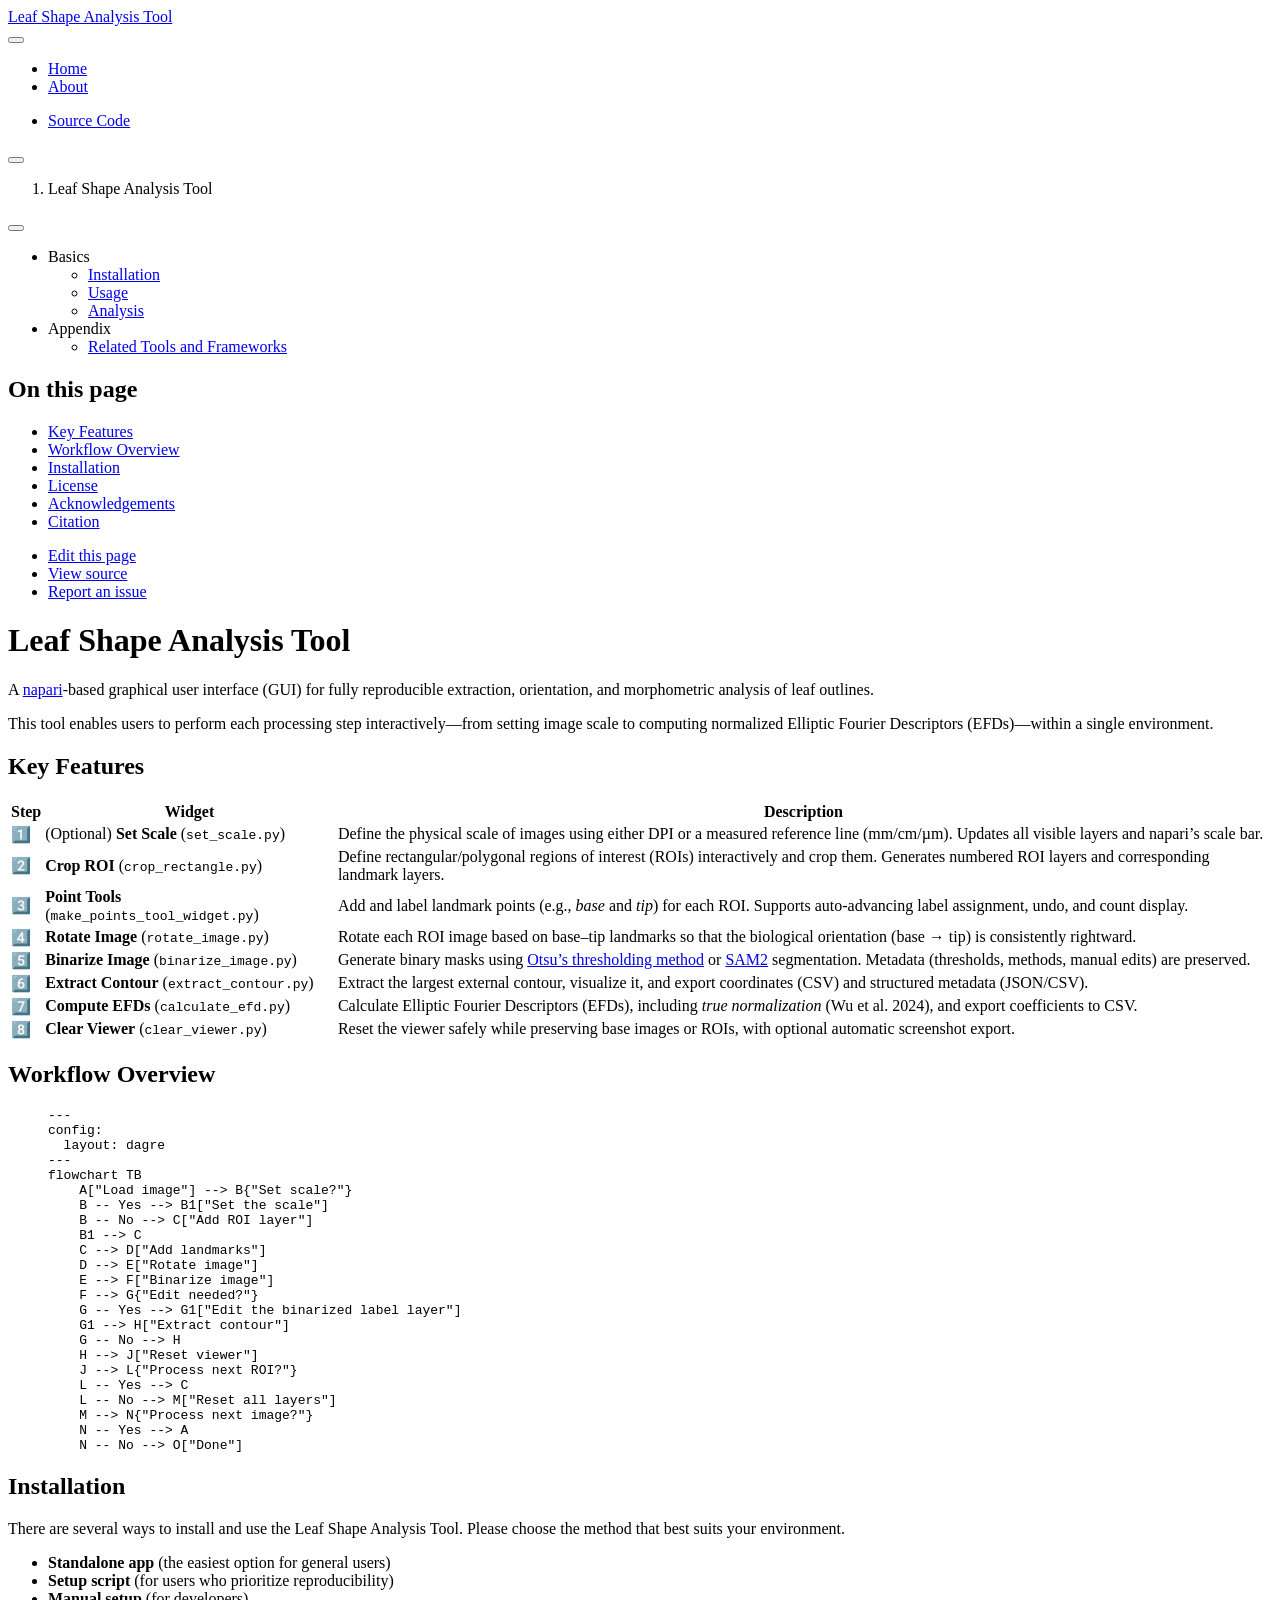
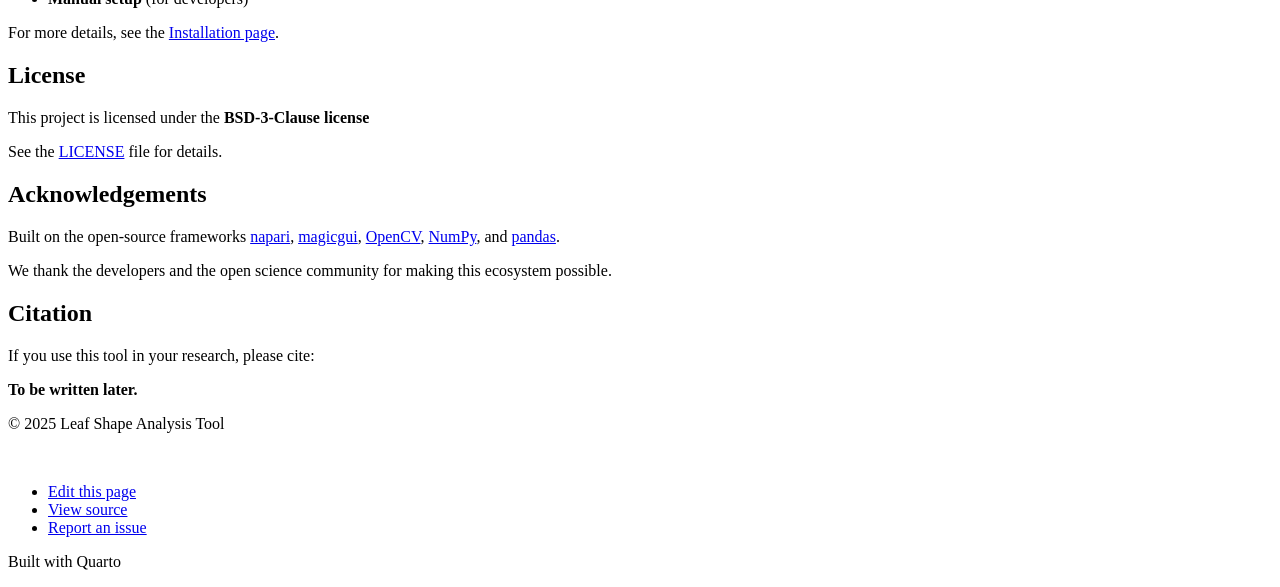
==== docs/index.html @ 8861de6a "Revise docs: add installation guide, update navigation Updated documentation to introduce a new inst" ====
<!DOCTYPE html>
<html xmlns="http://www.w3.org/1999/xhtml" lang="en" xml:lang="en"><head>

<meta charset="utf-8">
<meta name="generator" content="quarto-1.7.32">

<meta name="viewport" content="width=device-width, initial-scale=1.0, user-scalable=yes">


<title>Leaf Shape Analysis Tool</title>
<style>
code{white-space: pre-wrap;}
span.smallcaps{font-variant: small-caps;}
div.columns{display: flex; gap: min(4vw, 1.5em);}
div.column{flex: auto; overflow-x: auto;}
div.hanging-indent{margin-left: 1.5em; text-indent: -1.5em;}
ul.task-list{list-style: none;}
ul.task-list li input[type="checkbox"] {
  width: 0.8em;
  margin: 0 0.8em 0.2em -1em; /* quarto-specific, see https://github.com/quarto-dev/quarto-cli/issues/4556 */ 
  vertical-align: middle;
}
</style>


<script src="site_libs/quarto-nav/quarto-nav.js"></script>
<script src="site_libs/quarto-nav/headroom.min.js"></script>
<script src="site_libs/clipboard/clipboard.min.js"></script>
<script src="site_libs/quarto-search/autocomplete.umd.js"></script>
<script src="site_libs/quarto-search/fuse.min.js"></script>
<script src="site_libs/quarto-search/quarto-search.js"></script>
<meta name="quarto:offset" content="./">
<script src="site_libs/quarto-html/quarto.js" type="module"></script>
<script src="site_libs/quarto-html/tabsets/tabsets.js" type="module"></script>
<script src="site_libs/quarto-html/popper.min.js"></script>
<script src="site_libs/quarto-html/tippy.umd.min.js"></script>
<script src="site_libs/quarto-html/anchor.min.js"></script>
<link href="site_libs/quarto-html/tippy.css" rel="stylesheet">
<link href="site_libs/quarto-html/quarto-syntax-highlighting-37eea08aefeeee20ff55810ff984fec1.css" rel="stylesheet" id="quarto-text-highlighting-styles">
<script src="site_libs/bootstrap/bootstrap.min.js"></script>
<link href="site_libs/bootstrap/bootstrap-icons.css" rel="stylesheet">
<link href="site_libs/bootstrap/bootstrap-264a0fc3a96c72ca7334393e02078ef0.min.css" rel="stylesheet" append-hash="true" id="quarto-bootstrap" data-mode="light">
<script id="quarto-search-options" type="application/json">{
  "location": "sidebar",
  "copy-button": false,
  "collapse-after": 3,
  "panel-placement": "start",
  "type": "textbox",
  "limit": 50,
  "keyboard-shortcut": [
    "f",
    "/",
    "s"
  ],
  "language": {
    "search-no-results-text": "No results",
    "search-matching-documents-text": "matching documents",
    "search-copy-link-title": "Copy link to search",
    "search-hide-matches-text": "Hide additional matches",
    "search-more-match-text": "more match in this document",
    "search-more-matches-text": "more matches in this document",
    "search-clear-button-title": "Clear",
    "search-text-placeholder": "",
    "search-detached-cancel-button-title": "Cancel",
    "search-submit-button-title": "Submit",
    "search-label": "Search"
  }
}</script>
<script src="site_libs/quarto-diagram/mermaid.min.js"></script>
<script src="site_libs/quarto-diagram/mermaid-init.js"></script>
<link href="site_libs/quarto-diagram/mermaid.css" rel="stylesheet">


<link rel="stylesheet" href="styles.css">
</head>

<body class="nav-sidebar docked nav-fixed quarto-light">

<div id="quarto-search-results"></div>
  <header id="quarto-header" class="headroom fixed-top">
    <nav class="navbar navbar-expand-lg " data-bs-theme="dark">
      <div class="navbar-container container-fluid">
      <div class="navbar-brand-container mx-auto">
    <a class="navbar-brand" href="./index.html">
    <span class="navbar-title">Leaf Shape Analysis Tool</span>
    </a>
  </div>
          <button class="navbar-toggler" type="button" data-bs-toggle="collapse" data-bs-target="#navbarCollapse" aria-controls="navbarCollapse" role="menu" aria-expanded="false" aria-label="Toggle navigation" onclick="if (window.quartoToggleHeadroom) { window.quartoToggleHeadroom(); }">
  <span class="navbar-toggler-icon"></span>
</button>
          <div class="collapse navbar-collapse" id="navbarCollapse">
            <ul class="navbar-nav navbar-nav-scroll me-auto">
  <li class="nav-item">
    <a class="nav-link active" href="./index.html" aria-current="page"> 
<span class="menu-text">Home</span></a>
  </li>  
  <li class="nav-item">
    <a class="nav-link" href="./about.html"> 
<span class="menu-text">About</span></a>
  </li>  
</ul>
          </div> <!-- /navcollapse -->
            <div class="quarto-navbar-tools">
    <div class="dropdown">
      <a href="" title="" id="quarto-navigation-tool-dropdown-0" class="quarto-navigation-tool dropdown-toggle px-1" data-bs-toggle="dropdown" aria-expanded="false" role="link" aria-label=""><i class="bi bi-github"></i></a>
      <ul class="dropdown-menu" aria-labelledby="quarto-navigation-tool-dropdown-0">
          <li>
            <a class="dropdown-item quarto-navbar-tools-item" href="https://github.com/maple60/morphometrics-tool">
            Source Code
            </a>
          </li>
      </ul>
    </div>
</div>
      </div> <!-- /container-fluid -->
    </nav>
  <nav class="quarto-secondary-nav">
    <div class="container-fluid d-flex">
      <button type="button" class="quarto-btn-toggle btn" data-bs-toggle="collapse" role="button" data-bs-target=".quarto-sidebar-collapse-item" aria-controls="quarto-sidebar" aria-expanded="false" aria-label="Toggle sidebar navigation" onclick="if (window.quartoToggleHeadroom) { window.quartoToggleHeadroom(); }">
        <i class="bi bi-layout-text-sidebar-reverse"></i>
      </button>
        <nav class="quarto-page-breadcrumbs" aria-label="breadcrumb"><ol class="breadcrumb"><li class="breadcrumb-item">Leaf Shape Analysis Tool</li></ol></nav>
        <a class="flex-grow-1" role="navigation" data-bs-toggle="collapse" data-bs-target=".quarto-sidebar-collapse-item" aria-controls="quarto-sidebar" aria-expanded="false" aria-label="Toggle sidebar navigation" onclick="if (window.quartoToggleHeadroom) { window.quartoToggleHeadroom(); }">      
        </a>
      <button type="button" class="btn quarto-search-button" aria-label="Search" onclick="window.quartoOpenSearch();">
        <i class="bi bi-search"></i>
      </button>
    </div>
  </nav>
</header>
<!-- content -->
<div id="quarto-content" class="quarto-container page-columns page-rows-contents page-layout-article page-navbar">
<!-- sidebar -->
  <nav id="quarto-sidebar" class="sidebar collapse collapse-horizontal quarto-sidebar-collapse-item sidebar-navigation docked overflow-auto">
        <div class="mt-2 flex-shrink-0 align-items-center">
        <div class="sidebar-search">
        <div id="quarto-search" class="" title="Search"></div>
        </div>
        </div>
    <div class="sidebar-menu-container"> 
    <ul class="list-unstyled mt-1">
        <li class="sidebar-item sidebar-item-section">
      <div class="sidebar-item-container"> 
            <a class="sidebar-item-text sidebar-link text-start" data-bs-toggle="collapse" data-bs-target="#quarto-sidebar-section-1" role="navigation" aria-expanded="true">
 <span class="menu-text">Basics</span></a>
          <a class="sidebar-item-toggle text-start" data-bs-toggle="collapse" data-bs-target="#quarto-sidebar-section-1" role="navigation" aria-expanded="true" aria-label="Toggle section">
            <i class="bi bi-chevron-right ms-2"></i>
          </a> 
      </div>
      <ul id="quarto-sidebar-section-1" class="collapse list-unstyled sidebar-section depth1 show">  
          <li class="sidebar-item">
  <div class="sidebar-item-container"> 
  <a href="./installation.html" class="sidebar-item-text sidebar-link">
 <span class="menu-text">Installation</span></a>
  </div>
</li>
          <li class="sidebar-item">
  <div class="sidebar-item-container"> 
  <a href="./usage.html" class="sidebar-item-text sidebar-link">
 <span class="menu-text">Usage</span></a>
  </div>
</li>
          <li class="sidebar-item">
  <div class="sidebar-item-container"> 
  <a href="./analysis.html" class="sidebar-item-text sidebar-link">
 <span class="menu-text">Analysis</span></a>
  </div>
</li>
      </ul>
  </li>
        <li class="sidebar-item sidebar-item-section">
      <div class="sidebar-item-container"> 
            <a class="sidebar-item-text sidebar-link text-start" data-bs-toggle="collapse" data-bs-target="#quarto-sidebar-section-2" role="navigation" aria-expanded="true">
 <span class="menu-text">Appendix</span></a>
          <a class="sidebar-item-toggle text-start" data-bs-toggle="collapse" data-bs-target="#quarto-sidebar-section-2" role="navigation" aria-expanded="true" aria-label="Toggle section">
            <i class="bi bi-chevron-right ms-2"></i>
          </a> 
      </div>
      <ul id="quarto-sidebar-section-2" class="collapse list-unstyled sidebar-section depth1 show">  
          <li class="sidebar-item">
  <div class="sidebar-item-container"> 
  <a href="./related_tools.html" class="sidebar-item-text sidebar-link">
 <span class="menu-text">Related Tools and Frameworks</span></a>
  </div>
</li>
      </ul>
  </li>
    </ul>
    </div>
</nav>
<div id="quarto-sidebar-glass" class="quarto-sidebar-collapse-item" data-bs-toggle="collapse" data-bs-target=".quarto-sidebar-collapse-item"></div>
<!-- margin-sidebar -->
    <div id="quarto-margin-sidebar" class="sidebar margin-sidebar">
        <nav id="TOC" role="doc-toc" class="toc-active">
    <h2 id="toc-title">On this page</h2>
   
  <ul>
  <li><a href="#key-features" id="toc-key-features" class="nav-link active" data-scroll-target="#key-features">Key Features</a></li>
  <li><a href="#workflow-overview" id="toc-workflow-overview" class="nav-link" data-scroll-target="#workflow-overview">Workflow Overview</a></li>
  <li><a href="#installation" id="toc-installation" class="nav-link" data-scroll-target="#installation">Installation</a></li>
  <li><a href="#license" id="toc-license" class="nav-link" data-scroll-target="#license">License</a></li>
  <li><a href="#acknowledgements" id="toc-acknowledgements" class="nav-link" data-scroll-target="#acknowledgements">Acknowledgements</a></li>
  <li><a href="#citation" id="toc-citation" class="nav-link" data-scroll-target="#citation">Citation</a></li>
  </ul>
<div class="toc-actions"><ul><li><a href="https://github.com/maple60/morphometrics-tool/edit/main/website/index.qmd" class="toc-action"><i class="bi bi-github"></i>Edit this page</a></li><li><a href="https://github.com/maple60/morphometrics-tool/blob/main/website/index.qmd" class="toc-action"><i class="bi empty"></i>View source</a></li><li><a href="https://github.com/maple60/morphometrics-tool/issues/new" class="toc-action"><i class="bi empty"></i>Report an issue</a></li></ul></div></nav>
    </div>
<!-- main -->
<main class="content" id="quarto-document-content">

<header id="title-block-header" class="quarto-title-block default">
<div class="quarto-title">
<h1 class="title">Leaf Shape Analysis Tool</h1>
</div>



<div class="quarto-title-meta">

    
  
    
  </div>
  


</header>


<p>A <a href="https://napari.org/stable/">napari</a>-based graphical user interface (GUI) for fully reproducible extraction, orientation, and morphometric analysis of leaf outlines.</p>
<p>This tool enables users to perform each processing step interactively—from setting image scale to computing normalized Elliptic Fourier Descriptors (EFDs)—within a single environment.</p>
<section id="key-features" class="level2">
<h2 class="anchored" data-anchor-id="key-features">Key Features</h2>
<table class="caption-top table">
<thead>
<tr class="header">
<th>Step</th>
<th>Widget</th>
<th>Description</th>
</tr>
</thead>
<tbody>
<tr class="odd">
<td>1️⃣</td>
<td>(Optional) <strong>Set Scale</strong> (<code>set_scale.py</code>)</td>
<td>Define the physical scale of images using either DPI or a measured reference line (mm/cm/µm). Updates all visible layers and napari’s scale bar.</td>
</tr>
<tr class="even">
<td>2️⃣</td>
<td><strong>Crop ROI</strong> (<code>crop_rectangle.py</code>)</td>
<td>Define rectangular/polygonal regions of interest (ROIs) interactively and crop them. Generates numbered ROI layers and corresponding landmark layers.</td>
</tr>
<tr class="odd">
<td>3️⃣</td>
<td><strong>Point Tools</strong> (<code>make_points_tool_widget.py</code>)</td>
<td>Add and label landmark points (e.g., <em>base</em> and <em>tip</em>) for each ROI. Supports auto-advancing label assignment, undo, and count display.</td>
</tr>
<tr class="even">
<td>4️⃣</td>
<td><strong>Rotate Image</strong> (<code>rotate_image.py</code>)</td>
<td>Rotate each ROI image based on base–tip landmarks so that the biological orientation (base → tip) is consistently rightward.</td>
</tr>
<tr class="odd">
<td>5️⃣</td>
<td><strong>Binarize Image</strong> (<code>binarize_image.py</code>)</td>
<td>Generate binary masks using <a href="https://en.wikipedia.org/wiki/Otsu%27s_method">Otsu’s thresholding method</a> or <a href="https://ai.meta.com/sam2/">SAM2</a> segmentation. Metadata (thresholds, methods, manual edits) are preserved.</td>
</tr>
<tr class="even">
<td>6️⃣</td>
<td><strong>Extract Contour</strong> (<code>extract_contour.py</code>)</td>
<td>Extract the largest external contour, visualize it, and export coordinates (CSV) and structured metadata (JSON/CSV).</td>
</tr>
<tr class="odd">
<td>7️⃣</td>
<td><strong>Compute EFDs</strong> (<code>calculate_efd.py</code>)</td>
<td>Calculate Elliptic Fourier Descriptors (EFDs), including <em>true normalization</em> (Wu et al.&nbsp;2024), and export coefficients to CSV.</td>
</tr>
<tr class="even">
<td>8️⃣</td>
<td><strong>Clear Viewer</strong> (<code>clear_viewer.py</code>)</td>
<td>Reset the viewer safely while preserving base images or ROIs, with optional automatic screenshot export.</td>
</tr>
</tbody>
</table>
</section>
<section id="workflow-overview" class="level2">
<h2 class="anchored" data-anchor-id="workflow-overview">Workflow Overview</h2>
<div class="cell" data-layout-align="default">
<div class="cell-output-display">
<div>
<p></p><figure class="figure"><p></p>
<div>
<pre class="mermaid mermaid-js">---
config:
  layout: dagre
---
flowchart TB
    A["Load image"] --&gt; B{"Set scale?"}
    B -- Yes --&gt; B1["Set the scale"]
    B -- No --&gt; C["Add ROI layer"]
    B1 --&gt; C
    C --&gt; D["Add landmarks"]
    D --&gt; E["Rotate image"]
    E --&gt; F["Binarize image"]
    F --&gt; G{"Edit needed?"}
    G -- Yes --&gt; G1["Edit the binarized label layer"]
    G1 --&gt; H["Extract contour"]
    G -- No --&gt; H
    H --&gt; J["Reset viewer"]
    J --&gt; L{"Process next ROI?"}
    L -- Yes --&gt; C
    L -- No --&gt; M["Reset all layers"]
    M --&gt; N{"Process next image?"}
    N -- Yes --&gt; A
    N -- No --&gt; O["Done"]
</pre>
</div>
<p></p></figure><p></p>
</div>
</div>
</div>
</section>
<section id="installation" class="level2">
<h2 class="anchored" data-anchor-id="installation">Installation</h2>
<p>There are several ways to install and use the Leaf Shape Analysis Tool. Please choose the method that best suits your environment.</p>
<ul>
<li><strong>Standalone app</strong> (the easiest option for general users)<br>
</li>
<li><strong>Setup script</strong> (for users who prioritize reproducibility)<br>
</li>
<li><strong>Manual setup</strong> (for developers)</li>
</ul>
<p>For more details, see the <a href="./installation.html">Installation page</a>.</p>
</section>
<section id="license" class="level2">
<h2 class="anchored" data-anchor-id="license">License</h2>
<p>This project is licensed under the <strong>BSD-3-Clause license</strong></p>
<p>See the <a href="https://github.com/maple60/morphometrics-tool/blob/main/LICENSE">LICENSE</a> file for details.</p>
</section>
<section id="acknowledgements" class="level2">
<h2 class="anchored" data-anchor-id="acknowledgements">Acknowledgements</h2>
<p>Built on the open-source frameworks <a href="https://napari.org/stable/">napari</a>, <a href="https://pyapp-kit.github.io/magicgui/">magicgui</a>, <a href="https://opencv.org/">OpenCV</a>, <a href="https://numpy.org/">NumPy</a>, and <a href="https://pandas.pydata.org/">pandas</a>.</p>
<p>We thank the developers and the open science community for making this ecosystem possible.</p>
</section>
<section id="citation" class="level2">
<h2 class="anchored" data-anchor-id="citation">Citation</h2>
<p>If you use this tool in your research, please cite:</p>
<p><strong>To be written later.</strong></p>


</section>

</main> <!-- /main -->
<script id="quarto-html-after-body" type="application/javascript">
  window.document.addEventListener("DOMContentLoaded", function (event) {
    const icon = "";
    const anchorJS = new window.AnchorJS();
    anchorJS.options = {
      placement: 'right',
      icon: icon
    };
    anchorJS.add('.anchored');
    const isCodeAnnotation = (el) => {
      for (const clz of el.classList) {
        if (clz.startsWith('code-annotation-')) {                     
          return true;
        }
      }
      return false;
    }
    const onCopySuccess = function(e) {
      // button target
      const button = e.trigger;
      // don't keep focus
      button.blur();
      // flash "checked"
      button.classList.add('code-copy-button-checked');
      var currentTitle = button.getAttribute("title");
      button.setAttribute("title", "Copied!");
      let tooltip;
      if (window.bootstrap) {
        button.setAttribute("data-bs-toggle", "tooltip");
        button.setAttribute("data-bs-placement", "left");
        button.setAttribute("data-bs-title", "Copied!");
        tooltip = new bootstrap.Tooltip(button, 
          { trigger: "manual", 
            customClass: "code-copy-button-tooltip",
            offset: [0, -8]});
        tooltip.show();    
      }
      setTimeout(function() {
        if (tooltip) {
          tooltip.hide();
          button.removeAttribute("data-bs-title");
          button.removeAttribute("data-bs-toggle");
          button.removeAttribute("data-bs-placement");
        }
        button.setAttribute("title", currentTitle);
        button.classList.remove('code-copy-button-checked');
      }, 1000);
      // clear code selection
      e.clearSelection();
    }
    const getTextToCopy = function(trigger) {
        const codeEl = trigger.previousElementSibling.cloneNode(true);
        for (const childEl of codeEl.children) {
          if (isCodeAnnotation(childEl)) {
            childEl.remove();
          }
        }
        return codeEl.innerText;
    }
    const clipboard = new window.ClipboardJS('.code-copy-button:not([data-in-quarto-modal])', {
      text: getTextToCopy
    });
    clipboard.on('success', onCopySuccess);
    if (window.document.getElementById('quarto-embedded-source-code-modal')) {
      const clipboardModal = new window.ClipboardJS('.code-copy-button[data-in-quarto-modal]', {
        text: getTextToCopy,
        container: window.document.getElementById('quarto-embedded-source-code-modal')
      });
      clipboardModal.on('success', onCopySuccess);
    }
      var localhostRegex = new RegExp(/^(?:http|https):\/\/localhost\:?[0-9]*\//);
      var mailtoRegex = new RegExp(/^mailto:/);
        var filterRegex = new RegExp('/' + window.location.host + '/');
      var isInternal = (href) => {
          return filterRegex.test(href) || localhostRegex.test(href) || mailtoRegex.test(href);
      }
      // Inspect non-navigation links and adorn them if external
     var links = window.document.querySelectorAll('a[href]:not(.nav-link):not(.navbar-brand):not(.toc-action):not(.sidebar-link):not(.sidebar-item-toggle):not(.pagination-link):not(.no-external):not([aria-hidden]):not(.dropdown-item):not(.quarto-navigation-tool):not(.about-link)');
      for (var i=0; i<links.length; i++) {
        const link = links[i];
        if (!isInternal(link.href)) {
          // undo the damage that might have been done by quarto-nav.js in the case of
          // links that we want to consider external
          if (link.dataset.originalHref !== undefined) {
            link.href = link.dataset.originalHref;
          }
            // target, if specified
            link.setAttribute("target", "_blank");
            if (link.getAttribute("rel") === null) {
              link.setAttribute("rel", "noopener");
            }
            // default icon
            link.classList.add("external");
        }
      }
    function tippyHover(el, contentFn, onTriggerFn, onUntriggerFn) {
      const config = {
        allowHTML: true,
        maxWidth: 500,
        delay: 100,
        arrow: false,
        appendTo: function(el) {
            return el.parentElement;
        },
        interactive: true,
        interactiveBorder: 10,
        theme: 'quarto',
        placement: 'bottom-start',
      };
      if (contentFn) {
        config.content = contentFn;
      }
      if (onTriggerFn) {
        config.onTrigger = onTriggerFn;
      }
      if (onUntriggerFn) {
        config.onUntrigger = onUntriggerFn;
      }
      window.tippy(el, config); 
    }
    const noterefs = window.document.querySelectorAll('a[role="doc-noteref"]');
    for (var i=0; i<noterefs.length; i++) {
      const ref = noterefs[i];
      tippyHover(ref, function() {
        // use id or data attribute instead here
        let href = ref.getAttribute('data-footnote-href') || ref.getAttribute('href');
        try { href = new URL(href).hash; } catch {}
        const id = href.replace(/^#\/?/, "");
        const note = window.document.getElementById(id);
        if (note) {
          return note.innerHTML;
        } else {
          return "";
        }
      });
    }
    const xrefs = window.document.querySelectorAll('a.quarto-xref');
    const processXRef = (id, note) => {
      // Strip column container classes
      const stripColumnClz = (el) => {
        el.classList.remove("page-full", "page-columns");
        if (el.children) {
          for (const child of el.children) {
            stripColumnClz(child);
          }
        }
      }
      stripColumnClz(note)
      if (id === null || id.startsWith('sec-')) {
        // Special case sections, only their first couple elements
        const container = document.createElement("div");
        if (note.children && note.children.length > 2) {
          container.appendChild(note.children[0].cloneNode(true));
          for (let i = 1; i < note.children.length; i++) {
            const child = note.children[i];
            if (child.tagName === "P" && child.innerText === "") {
              continue;
            } else {
              container.appendChild(child.cloneNode(true));
              break;
            }
          }
          if (window.Quarto?.typesetMath) {
            window.Quarto.typesetMath(container);
          }
          return container.innerHTML
        } else {
          if (window.Quarto?.typesetMath) {
            window.Quarto.typesetMath(note);
          }
          return note.innerHTML;
        }
      } else {
        // Remove any anchor links if they are present
        const anchorLink = note.querySelector('a.anchorjs-link');
        if (anchorLink) {
          anchorLink.remove();
        }
        if (window.Quarto?.typesetMath) {
          window.Quarto.typesetMath(note);
        }
        if (note.classList.contains("callout")) {
          return note.outerHTML;
        } else {
          return note.innerHTML;
        }
      }
    }
    for (var i=0; i<xrefs.length; i++) {
      const xref = xrefs[i];
      tippyHover(xref, undefined, function(instance) {
        instance.disable();
        let url = xref.getAttribute('href');
        let hash = undefined; 
        if (url.startsWith('#')) {
          hash = url;
        } else {
          try { hash = new URL(url).hash; } catch {}
        }
        if (hash) {
          const id = hash.replace(/^#\/?/, "");
          const note = window.document.getElementById(id);
          if (note !== null) {
            try {
              const html = processXRef(id, note.cloneNode(true));
              instance.setContent(html);
            } finally {
              instance.enable();
              instance.show();
            }
          } else {
            // See if we can fetch this
            fetch(url.split('#')[0])
            .then(res => res.text())
            .then(html => {
              const parser = new DOMParser();
              const htmlDoc = parser.parseFromString(html, "text/html");
              const note = htmlDoc.getElementById(id);
              if (note !== null) {
                const html = processXRef(id, note);
                instance.setContent(html);
              } 
            }).finally(() => {
              instance.enable();
              instance.show();
            });
          }
        } else {
          // See if we can fetch a full url (with no hash to target)
          // This is a special case and we should probably do some content thinning / targeting
          fetch(url)
          .then(res => res.text())
          .then(html => {
            const parser = new DOMParser();
            const htmlDoc = parser.parseFromString(html, "text/html");
            const note = htmlDoc.querySelector('main.content');
            if (note !== null) {
              // This should only happen for chapter cross references
              // (since there is no id in the URL)
              // remove the first header
              if (note.children.length > 0 && note.children[0].tagName === "HEADER") {
                note.children[0].remove();
              }
              const html = processXRef(null, note);
              instance.setContent(html);
            } 
          }).finally(() => {
            instance.enable();
            instance.show();
          });
        }
      }, function(instance) {
      });
    }
        let selectedAnnoteEl;
        const selectorForAnnotation = ( cell, annotation) => {
          let cellAttr = 'data-code-cell="' + cell + '"';
          let lineAttr = 'data-code-annotation="' +  annotation + '"';
          const selector = 'span[' + cellAttr + '][' + lineAttr + ']';
          return selector;
        }
        const selectCodeLines = (annoteEl) => {
          const doc = window.document;
          const targetCell = annoteEl.getAttribute("data-target-cell");
          const targetAnnotation = annoteEl.getAttribute("data-target-annotation");
          const annoteSpan = window.document.querySelector(selectorForAnnotation(targetCell, targetAnnotation));
          const lines = annoteSpan.getAttribute("data-code-lines").split(",");
          const lineIds = lines.map((line) => {
            return targetCell + "-" + line;
          })
          let top = null;
          let height = null;
          let parent = null;
          if (lineIds.length > 0) {
              //compute the position of the single el (top and bottom and make a div)
              const el = window.document.getElementById(lineIds[0]);
              top = el.offsetTop;
              height = el.offsetHeight;
              parent = el.parentElement.parentElement;
            if (lineIds.length > 1) {
              const lastEl = window.document.getElementById(lineIds[lineIds.length - 1]);
              const bottom = lastEl.offsetTop + lastEl.offsetHeight;
              height = bottom - top;
            }
            if (top !== null && height !== null && parent !== null) {
              // cook up a div (if necessary) and position it 
              let div = window.document.getElementById("code-annotation-line-highlight");
              if (div === null) {
                div = window.document.createElement("div");
                div.setAttribute("id", "code-annotation-line-highlight");
                div.style.position = 'absolute';
                parent.appendChild(div);
              }
              div.style.top = top - 2 + "px";
              div.style.height = height + 4 + "px";
              div.style.left = 0;
              let gutterDiv = window.document.getElementById("code-annotation-line-highlight-gutter");
              if (gutterDiv === null) {
                gutterDiv = window.document.createElement("div");
                gutterDiv.setAttribute("id", "code-annotation-line-highlight-gutter");
                gutterDiv.style.position = 'absolute';
                const codeCell = window.document.getElementById(targetCell);
                const gutter = codeCell.querySelector('.code-annotation-gutter');
                gutter.appendChild(gutterDiv);
              }
              gutterDiv.style.top = top - 2 + "px";
              gutterDiv.style.height = height + 4 + "px";
            }
            selectedAnnoteEl = annoteEl;
          }
        };
        const unselectCodeLines = () => {
          const elementsIds = ["code-annotation-line-highlight", "code-annotation-line-highlight-gutter"];
          elementsIds.forEach((elId) => {
            const div = window.document.getElementById(elId);
            if (div) {
              div.remove();
            }
          });
          selectedAnnoteEl = undefined;
        };
          // Handle positioning of the toggle
      window.addEventListener(
        "resize",
        throttle(() => {
          elRect = undefined;
          if (selectedAnnoteEl) {
            selectCodeLines(selectedAnnoteEl);
          }
        }, 10)
      );
      function throttle(fn, ms) {
      let throttle = false;
      let timer;
        return (...args) => {
          if(!throttle) { // first call gets through
              fn.apply(this, args);
              throttle = true;
          } else { // all the others get throttled
              if(timer) clearTimeout(timer); // cancel #2
              timer = setTimeout(() => {
                fn.apply(this, args);
                timer = throttle = false;
              }, ms);
          }
        };
      }
        // Attach click handler to the DT
        const annoteDls = window.document.querySelectorAll('dt[data-target-cell]');
        for (const annoteDlNode of annoteDls) {
          annoteDlNode.addEventListener('click', (event) => {
            const clickedEl = event.target;
            if (clickedEl !== selectedAnnoteEl) {
              unselectCodeLines();
              const activeEl = window.document.querySelector('dt[data-target-cell].code-annotation-active');
              if (activeEl) {
                activeEl.classList.remove('code-annotation-active');
              }
              selectCodeLines(clickedEl);
              clickedEl.classList.add('code-annotation-active');
            } else {
              // Unselect the line
              unselectCodeLines();
              clickedEl.classList.remove('code-annotation-active');
            }
          });
        }
    const findCites = (el) => {
      const parentEl = el.parentElement;
      if (parentEl) {
        const cites = parentEl.dataset.cites;
        if (cites) {
          return {
            el,
            cites: cites.split(' ')
          };
        } else {
          return findCites(el.parentElement)
        }
      } else {
        return undefined;
      }
    };
    var bibliorefs = window.document.querySelectorAll('a[role="doc-biblioref"]');
    for (var i=0; i<bibliorefs.length; i++) {
      const ref = bibliorefs[i];
      const citeInfo = findCites(ref);
      if (citeInfo) {
        tippyHover(citeInfo.el, function() {
          var popup = window.document.createElement('div');
          citeInfo.cites.forEach(function(cite) {
            var citeDiv = window.document.createElement('div');
            citeDiv.classList.add('hanging-indent');
            citeDiv.classList.add('csl-entry');
            var biblioDiv = window.document.getElementById('ref-' + cite);
            if (biblioDiv) {
              citeDiv.innerHTML = biblioDiv.innerHTML;
            }
            popup.appendChild(citeDiv);
          });
          return popup.innerHTML;
        });
      }
    }
  });
  </script>
</div> <!-- /content -->
<footer class="footer">
  <div class="nav-footer">
    <div class="nav-footer-left">
<p>© 2025 Leaf Shape Analysis Tool</p>
</div>   
    <div class="nav-footer-center">
      &nbsp;
    <div class="toc-actions d-sm-block d-md-none"><ul><li><a href="https://github.com/maple60/morphometrics-tool/edit/main/website/index.qmd" class="toc-action"><i class="bi bi-github"></i>Edit this page</a></li><li><a href="https://github.com/maple60/morphometrics-tool/blob/main/website/index.qmd" class="toc-action"><i class="bi empty"></i>View source</a></li><li><a href="https://github.com/maple60/morphometrics-tool/issues/new" class="toc-action"><i class="bi empty"></i>Report an issue</a></li></ul></div></div>
    <div class="nav-footer-right">
<p>Built with Quarto</p>
</div>
  </div>
</footer>




</body></html>
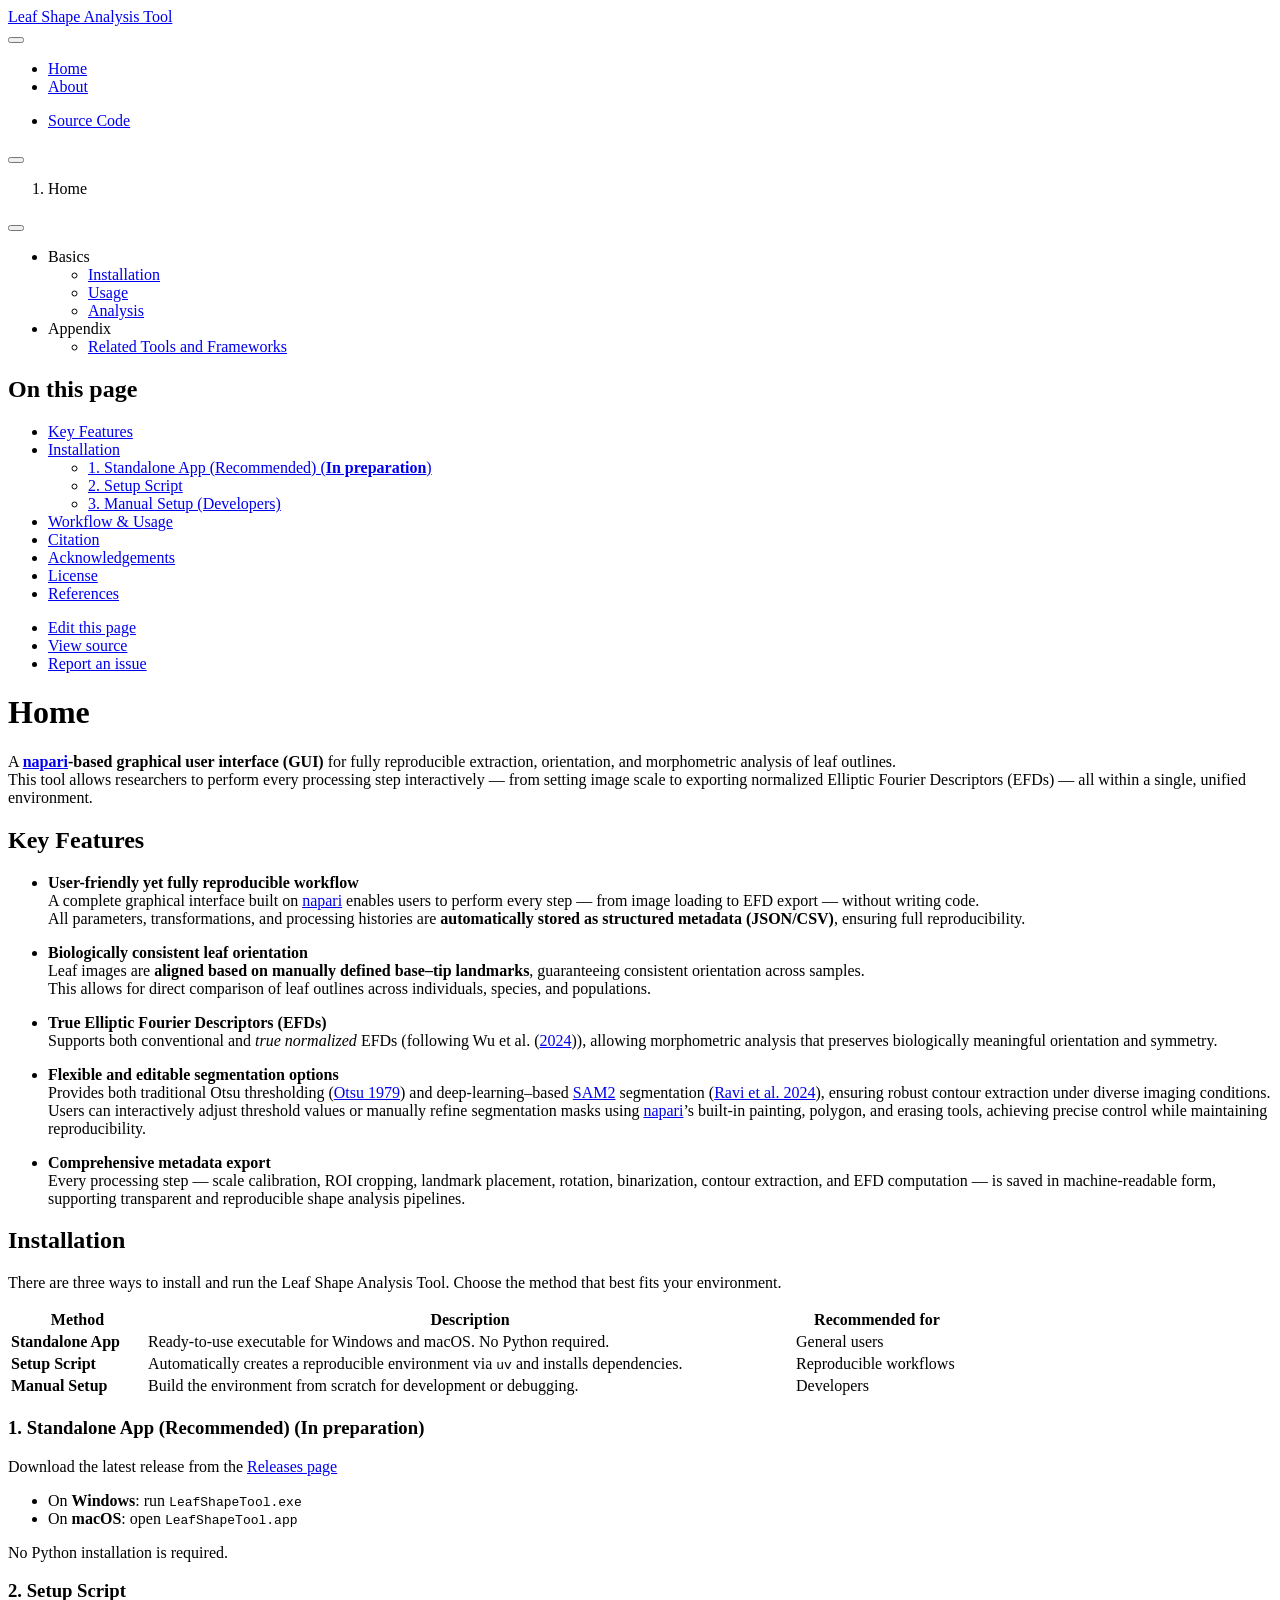
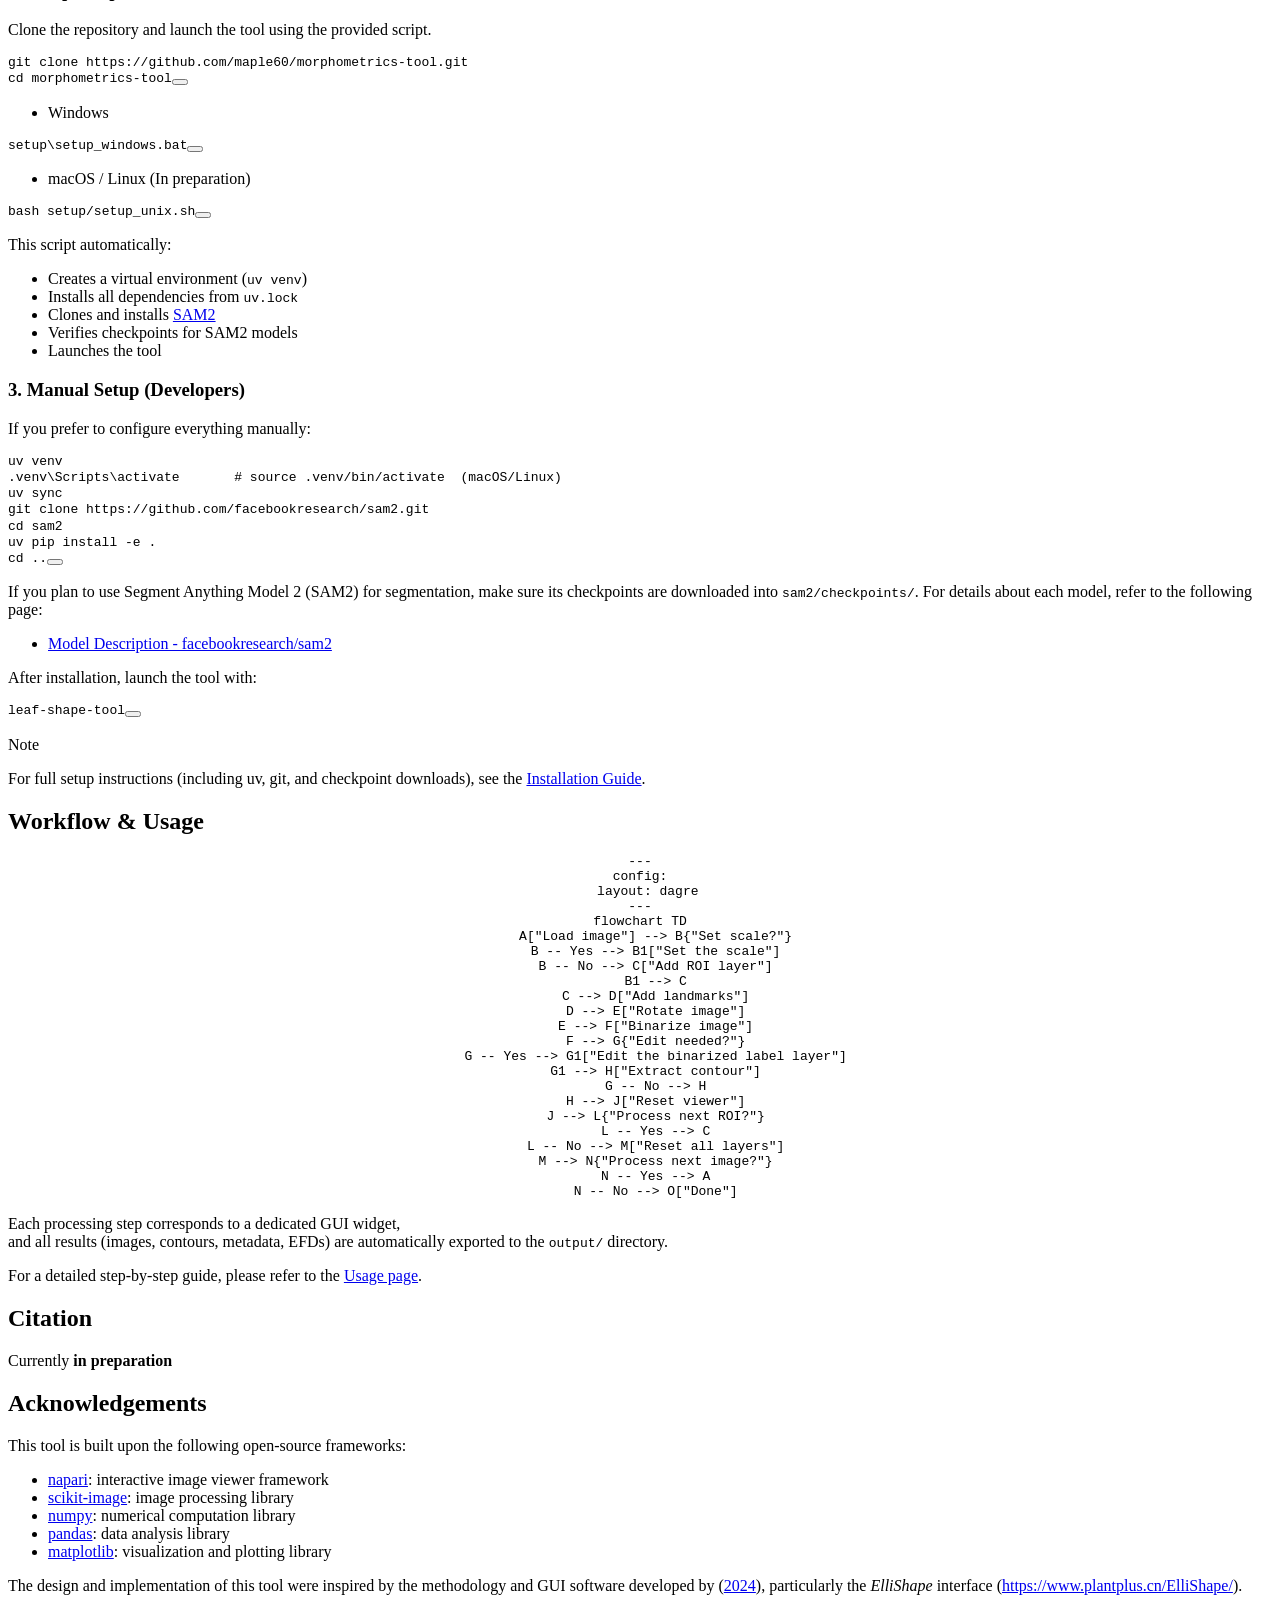
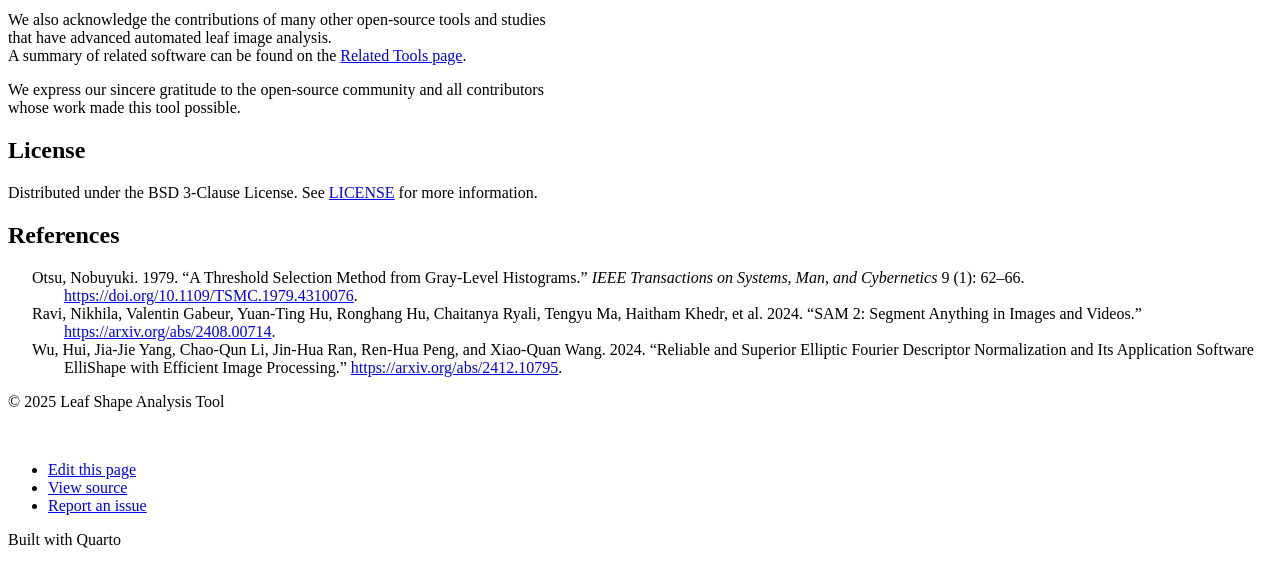
==== commit c4cf09b5: "Update docs with improved installation and usage info Enhanced the documentation homepage with clear" ====
--- a/docs/index.html
+++ b/docs/index.html
@@ -7,7 +7,7 @@
 <meta name="viewport" content="width=device-width, initial-scale=1.0, user-scalable=yes">
 
 
-<title>Leaf Shape Analysis Tool</title>
+<title>Home – Leaf Shape Analysis Tool</title>
 <style>
 code{white-space: pre-wrap;}
 span.smallcaps{font-variant: small-caps;}
@@ -20,7 +20,62 @@
   margin: 0 0.8em 0.2em -1em; /* quarto-specific, see https://github.com/quarto-dev/quarto-cli/issues/4556 */ 
   vertical-align: middle;
 }
-</style>
+/* CSS for syntax highlighting */
+html { -webkit-text-size-adjust: 100%; }
+pre > code.sourceCode { white-space: pre; position: relative; }
+pre > code.sourceCode > span { display: inline-block; line-height: 1.25; }
+pre > code.sourceCode > span:empty { height: 1.2em; }
+.sourceCode { overflow: visible; }
+code.sourceCode > span { color: inherit; text-decoration: inherit; }
+div.sourceCode { margin: 1em 0; }
+pre.sourceCode { margin: 0; }
+@media screen {
+div.sourceCode { overflow: auto; }
+}
+@media print {
+pre > code.sourceCode { white-space: pre-wrap; }
+pre > code.sourceCode > span { text-indent: -5em; padding-left: 5em; }
+}
+pre.numberSource code
+  { counter-reset: source-line 0; }
+pre.numberSource code > span
+  { position: relative; left: -4em; counter-increment: source-line; }
+pre.numberSource code > span > a:first-child::before
+  { content: counter(source-line);
+    position: relative; left: -1em; text-align: right; vertical-align: baseline;
+    border: none; display: inline-block;
+    -webkit-touch-callout: none; -webkit-user-select: none;
+    -khtml-user-select: none; -moz-user-select: none;
+    -ms-user-select: none; user-select: none;
+    padding: 0 4px; width: 4em;
+  }
+pre.numberSource { margin-left: 3em;  padding-left: 4px; }
+div.sourceCode
+  {   }
+@media screen {
+pre > code.sourceCode > span > a:first-child::before { text-decoration: underline; }
+}
+/* CSS for citations */
+div.csl-bib-body { }
+div.csl-entry {
+  clear: both;
+  margin-bottom: 0em;
+}
+.hanging-indent div.csl-entry {
+  margin-left:2em;
+  text-indent:-2em;
+}
+div.csl-left-margin {
+  min-width:2em;
+  float:left;
+}
+div.csl-right-inline {
+  margin-left:2em;
+  padding-left:1em;
+}
+div.csl-indent {
+  margin-left: 2em;
+}</style>
 
 
 <script src="site_libs/quarto-nav/quarto-nav.js"></script>
@@ -66,6 +121,7 @@
     "search-label": "Search"
   }
 }</script>
+<meta name="mermaid-theme" content="forest">
 <script src="site_libs/quarto-diagram/mermaid.min.js"></script>
 <script src="site_libs/quarto-diagram/mermaid-init.js"></script>
 <link href="site_libs/quarto-diagram/mermaid.css" rel="stylesheet">
@@ -119,7 +175,7 @@
       <button type="button" class="quarto-btn-toggle btn" data-bs-toggle="collapse" role="button" data-bs-target=".quarto-sidebar-collapse-item" aria-controls="quarto-sidebar" aria-expanded="false" aria-label="Toggle sidebar navigation" onclick="if (window.quartoToggleHeadroom) { window.quartoToggleHeadroom(); }">
         <i class="bi bi-layout-text-sidebar-reverse"></i>
       </button>
-        <nav class="quarto-page-breadcrumbs" aria-label="breadcrumb"><ol class="breadcrumb"><li class="breadcrumb-item">Leaf Shape Analysis Tool</li></ol></nav>
+        <nav class="quarto-page-breadcrumbs" aria-label="breadcrumb"><ol class="breadcrumb"><li class="breadcrumb-item">Home</li></ol></nav>
         <a class="flex-grow-1" role="navigation" data-bs-toggle="collapse" data-bs-target=".quarto-sidebar-collapse-item" aria-controls="quarto-sidebar" aria-expanded="false" aria-label="Toggle sidebar navigation" onclick="if (window.quartoToggleHeadroom) { window.quartoToggleHeadroom(); }">      
         </a>
       <button type="button" class="btn quarto-search-button" aria-label="Search" onclick="window.quartoOpenSearch();">
@@ -196,11 +252,17 @@
    
   <ul>
   <li><a href="#key-features" id="toc-key-features" class="nav-link active" data-scroll-target="#key-features">Key Features</a></li>
-  <li><a href="#workflow-overview" id="toc-workflow-overview" class="nav-link" data-scroll-target="#workflow-overview">Workflow Overview</a></li>
-  <li><a href="#installation" id="toc-installation" class="nav-link" data-scroll-target="#installation">Installation</a></li>
+  <li><a href="#installation" id="toc-installation" class="nav-link" data-scroll-target="#installation">Installation</a>
+  <ul class="collapse">
+  <li><a href="#standalone-app-recommended-in-preparation" id="toc-standalone-app-recommended-in-preparation" class="nav-link" data-scroll-target="#standalone-app-recommended-in-preparation">1. Standalone App (Recommended) (<strong>In preparation</strong>)</a></li>
+  <li><a href="#setup-script" id="toc-setup-script" class="nav-link" data-scroll-target="#setup-script">2. Setup Script</a></li>
+  <li><a href="#manual-setup-developers" id="toc-manual-setup-developers" class="nav-link" data-scroll-target="#manual-setup-developers">3. Manual Setup (Developers)</a></li>
+  </ul></li>
+  <li><a href="#workflow-usage" id="toc-workflow-usage" class="nav-link" data-scroll-target="#workflow-usage">Workflow &amp; Usage</a></li>
+  <li><a href="#citation" id="toc-citation" class="nav-link" data-scroll-target="#citation">Citation</a></li>
+  <li><a href="#acknowledgements" id="toc-acknowledgements" class="nav-link" data-scroll-target="#acknowledgements">Acknowledgements</a></li>
   <li><a href="#license" id="toc-license" class="nav-link" data-scroll-target="#license">License</a></li>
-  <li><a href="#acknowledgements" id="toc-acknowledgements" class="nav-link" data-scroll-target="#acknowledgements">Acknowledgements</a></li>
-  <li><a href="#citation" id="toc-citation" class="nav-link" data-scroll-target="#citation">Citation</a></li>
+  <li><a href="#references" id="toc-references" class="nav-link" data-scroll-target="#references">References</a></li>
   </ul>
 <div class="toc-actions"><ul><li><a href="https://github.com/maple60/morphometrics-tool/edit/main/website/index.qmd" class="toc-action"><i class="bi bi-github"></i>Edit this page</a></li><li><a href="https://github.com/maple60/morphometrics-tool/blob/main/website/index.qmd" class="toc-action"><i class="bi empty"></i>View source</a></li><li><a href="https://github.com/maple60/morphometrics-tool/issues/new" class="toc-action"><i class="bi empty"></i>Report an issue</a></li></ul></div></nav>
     </div>
@@ -209,7 +271,7 @@
 
 <header id="title-block-header" class="quarto-title-block default">
 <div class="quarto-title">
-<h1 class="title">Leaf Shape Analysis Tool</h1>
+<h1 class="title">Home</h1>
 </div>
 
 
@@ -226,64 +288,125 @@
 </header>
 
 
-<p>A <a href="https://napari.org/stable/">napari</a>-based graphical user interface (GUI) for fully reproducible extraction, orientation, and morphometric analysis of leaf outlines.</p>
-<p>This tool enables users to perform each processing step interactively—from setting image scale to computing normalized Elliptic Fourier Descriptors (EFDs)—within a single environment.</p>
+<p>A <strong><a href="https://napari.org/stable/"><strong>napari</strong></a>-based graphical user interface (GUI)</strong> for fully reproducible extraction, orientation, and morphometric analysis of leaf outlines.<br>
+This tool allows researchers to perform every processing step interactively — from setting image scale to exporting normalized Elliptic Fourier Descriptors (EFDs) — all within a single, unified environment.</p>
 <section id="key-features" class="level2">
 <h2 class="anchored" data-anchor-id="key-features">Key Features</h2>
+<ul>
+<li><p><strong>User-friendly yet fully reproducible workflow</strong><br>
+A complete graphical interface built on <a href="https://napari.org/stable/">napari</a> enables users to perform every step — from image loading to EFD export — without writing code.<br>
+All parameters, transformations, and processing histories are <strong>automatically stored as structured metadata (JSON/CSV)</strong>, ensuring full reproducibility.</p></li>
+<li><p><strong>Biologically consistent leaf orientation</strong><br>
+Leaf images are <strong>aligned based on manually defined base–tip landmarks</strong>, guaranteeing consistent orientation across samples.<br>
+This allows for direct comparison of leaf outlines across individuals, species, and populations.</p></li>
+<li><p><strong>True Elliptic Fourier Descriptors (EFDs)</strong><br>
+Supports both conventional and <em>true normalized</em> EFDs (following <span class="citation" data-cites="wu2024reliablesuperiorellipticfourier">Wu et al. (<a href="#ref-wu2024reliablesuperiorellipticfourier" role="doc-biblioref">2024</a>)</span>), allowing morphometric analysis that preserves biologically meaningful orientation and symmetry.</p></li>
+<li><p><strong>Flexible and editable segmentation options</strong><br>
+Provides both traditional Otsu thresholding <span class="citation" data-cites="otsu1979">(<a href="#ref-otsu1979" role="doc-biblioref">Otsu 1979</a>)</span> and deep-learning–based <a href="https://ai.meta.com/sam2/">SAM2</a> segmentation <span class="citation" data-cites="ravi2024sam2segmentimages">(<a href="#ref-ravi2024sam2segmentimages" role="doc-biblioref">Ravi et al. 2024</a>)</span>, ensuring robust contour extraction under diverse imaging conditions.<br>
+Users can interactively adjust threshold values or manually refine segmentation masks using <a href="https://napari.org/stable/index.html">napari</a>’s built-in painting, polygon, and erasing tools, achieving precise control while maintaining reproducibility.</p></li>
+<li><p><strong>Comprehensive metadata export</strong><br>
+Every processing step — scale calibration, ROI cropping, landmark placement, rotation, binarization, contour extraction, and EFD computation — is saved in machine-readable form, supporting transparent and reproducible shape analysis pipelines.</p></li>
+</ul>
+</section>
+<section id="installation" class="level2">
+<h2 class="anchored" data-anchor-id="installation">Installation</h2>
+<p>There are three ways to install and run the Leaf Shape Analysis Tool. Choose the method that best fits your environment.</p>
 <table class="caption-top table">
+<colgroup>
+<col style="width: 14%">
+<col style="width: 67%">
+<col style="width: 17%">
+</colgroup>
 <thead>
 <tr class="header">
-<th>Step</th>
-<th>Widget</th>
+<th>Method</th>
 <th>Description</th>
+<th>Recommended for</th>
 </tr>
 </thead>
 <tbody>
 <tr class="odd">
-<td>1️⃣</td>
-<td>(Optional) <strong>Set Scale</strong> (<code>set_scale.py</code>)</td>
-<td>Define the physical scale of images using either DPI or a measured reference line (mm/cm/µm). Updates all visible layers and napari’s scale bar.</td>
+<td><strong>Standalone App</strong></td>
+<td>Ready-to-use executable for Windows and macOS. No Python required.</td>
+<td>General users</td>
 </tr>
 <tr class="even">
-<td>2️⃣</td>
-<td><strong>Crop ROI</strong> (<code>crop_rectangle.py</code>)</td>
-<td>Define rectangular/polygonal regions of interest (ROIs) interactively and crop them. Generates numbered ROI layers and corresponding landmark layers.</td>
+<td><strong>Setup Script</strong></td>
+<td>Automatically creates a reproducible environment via <code>uv</code> and installs dependencies.</td>
+<td>Reproducible workflows</td>
 </tr>
 <tr class="odd">
-<td>3️⃣</td>
-<td><strong>Point Tools</strong> (<code>make_points_tool_widget.py</code>)</td>
-<td>Add and label landmark points (e.g., <em>base</em> and <em>tip</em>) for each ROI. Supports auto-advancing label assignment, undo, and count display.</td>
-</tr>
-<tr class="even">
-<td>4️⃣</td>
-<td><strong>Rotate Image</strong> (<code>rotate_image.py</code>)</td>
-<td>Rotate each ROI image based on base–tip landmarks so that the biological orientation (base → tip) is consistently rightward.</td>
-</tr>
-<tr class="odd">
-<td>5️⃣</td>
-<td><strong>Binarize Image</strong> (<code>binarize_image.py</code>)</td>
-<td>Generate binary masks using <a href="https://en.wikipedia.org/wiki/Otsu%27s_method">Otsu’s thresholding method</a> or <a href="https://ai.meta.com/sam2/">SAM2</a> segmentation. Metadata (thresholds, methods, manual edits) are preserved.</td>
-</tr>
-<tr class="even">
-<td>6️⃣</td>
-<td><strong>Extract Contour</strong> (<code>extract_contour.py</code>)</td>
-<td>Extract the largest external contour, visualize it, and export coordinates (CSV) and structured metadata (JSON/CSV).</td>
-</tr>
-<tr class="odd">
-<td>7️⃣</td>
-<td><strong>Compute EFDs</strong> (<code>calculate_efd.py</code>)</td>
-<td>Calculate Elliptic Fourier Descriptors (EFDs), including <em>true normalization</em> (Wu et al.&nbsp;2024), and export coefficients to CSV.</td>
-</tr>
-<tr class="even">
-<td>8️⃣</td>
-<td><strong>Clear Viewer</strong> (<code>clear_viewer.py</code>)</td>
-<td>Reset the viewer safely while preserving base images or ROIs, with optional automatic screenshot export.</td>
+<td><strong>Manual Setup</strong></td>
+<td>Build the environment from scratch for development or debugging.</td>
+<td>Developers</td>
 </tr>
 </tbody>
 </table>
+<section id="standalone-app-recommended-in-preparation" class="level3">
+<h3 class="anchored" data-anchor-id="standalone-app-recommended-in-preparation">1. Standalone App (Recommended) (<strong>In preparation</strong>)</h3>
+<p>Download the latest release from the <a href="https://github.com/maple60/morphometrics-tool/releases/new">Releases page</a></p>
+<ul>
+<li>On <strong>Windows</strong>: run <code>LeafShapeTool.exe</code></li>
+<li>On <strong>macOS</strong>: open <code>LeafShapeTool.app</code></li>
+</ul>
+<p>No Python installation is required.</p>
 </section>
-<section id="workflow-overview" class="level2">
-<h2 class="anchored" data-anchor-id="workflow-overview">Workflow Overview</h2>
+<section id="setup-script" class="level3">
+<h3 class="anchored" data-anchor-id="setup-script">2. Setup Script</h3>
+<p>Clone the repository and launch the tool using the provided script.</p>
+<div class="sourceCode" id="cb1"><pre class="sourceCode bash code-with-copy"><code class="sourceCode bash"><span id="cb1-1"><a href="#cb1-1" aria-hidden="true" tabindex="-1"></a><span class="fu">git</span> clone https://github.com/maple60/morphometrics-tool.git</span>
+<span id="cb1-2"><a href="#cb1-2" aria-hidden="true" tabindex="-1"></a><span class="bu">cd</span> morphometrics-tool</span></code><button title="Copy to Clipboard" class="code-copy-button"><i class="bi"></i></button></pre></div>
+<ul>
+<li>Windows</li>
+</ul>
+<div class="sourceCode" id="cb2"><pre class="sourceCode bash code-with-copy"><code class="sourceCode bash"><span id="cb2-1"><a href="#cb2-1" aria-hidden="true" tabindex="-1"></a><span class="ex">setup\setup_windows.bat</span></span></code><button title="Copy to Clipboard" class="code-copy-button"><i class="bi"></i></button></pre></div>
+<ul>
+<li>macOS / Linux (In preparation)</li>
+</ul>
+<div class="sourceCode" id="cb3"><pre class="sourceCode bash code-with-copy"><code class="sourceCode bash"><span id="cb3-1"><a href="#cb3-1" aria-hidden="true" tabindex="-1"></a><span class="fu">bash</span> setup/setup_unix.sh</span></code><button title="Copy to Clipboard" class="code-copy-button"><i class="bi"></i></button></pre></div>
+<p>This script automatically:</p>
+<ul>
+<li>Creates a virtual environment (<code>uv venv</code>)</li>
+<li>Installs all dependencies from <code>uv.lock</code></li>
+<li>Clones and installs <a href="https://github.com/facebookresearch/sam2">SAM2</a></li>
+<li>Verifies checkpoints for SAM2 models</li>
+<li>Launches the tool</li>
+</ul>
+</section>
+<section id="manual-setup-developers" class="level3">
+<h3 class="anchored" data-anchor-id="manual-setup-developers">3. Manual Setup (Developers)</h3>
+<p>If you prefer to configure everything manually:</p>
+<div class="sourceCode" id="cb4"><pre class="sourceCode bash code-with-copy"><code class="sourceCode bash"><span id="cb4-1"><a href="#cb4-1" aria-hidden="true" tabindex="-1"></a><span class="ex">uv</span> venv</span>
+<span id="cb4-2"><a href="#cb4-2" aria-hidden="true" tabindex="-1"></a><span class="ex">.venv\Scripts\activate</span>       <span class="co"># source .venv/bin/activate  (macOS/Linux)</span></span>
+<span id="cb4-3"><a href="#cb4-3" aria-hidden="true" tabindex="-1"></a><span class="ex">uv</span> sync</span>
+<span id="cb4-4"><a href="#cb4-4" aria-hidden="true" tabindex="-1"></a><span class="fu">git</span> clone https://github.com/facebookresearch/sam2.git</span>
+<span id="cb4-5"><a href="#cb4-5" aria-hidden="true" tabindex="-1"></a><span class="bu">cd</span> sam2</span>
+<span id="cb4-6"><a href="#cb4-6" aria-hidden="true" tabindex="-1"></a><span class="ex">uv</span> pip install <span class="at">-e</span> .</span>
+<span id="cb4-7"><a href="#cb4-7" aria-hidden="true" tabindex="-1"></a><span class="bu">cd</span> ..</span></code><button title="Copy to Clipboard" class="code-copy-button"><i class="bi"></i></button></pre></div>
+<p>If you plan to use Segment Anything Model 2 (SAM2) for segmentation, make sure its checkpoints are downloaded into <code>sam2/checkpoints/</code>. For details about each model, refer to the following page:</p>
+<ul>
+<li><a href="https://github.com/facebookresearch/sam2#:~:text=(state)%3A%0A%20%20%20%20%20%20%20%20...-,Model%20Description,-SAM%202.1%20checkpoints">Model Description - facebookresearch/sam2</a></li>
+</ul>
+<p>After installation, launch the tool with:</p>
+<div class="sourceCode" id="cb5"><pre class="sourceCode bash code-with-copy"><code class="sourceCode bash"><span id="cb5-1"><a href="#cb5-1" aria-hidden="true" tabindex="-1"></a><span class="ex">leaf-shape-tool</span></span></code><button title="Copy to Clipboard" class="code-copy-button"><i class="bi"></i></button></pre></div>
+<div class="callout callout-style-default callout-note callout-titled">
+<div class="callout-header d-flex align-content-center">
+<div class="callout-icon-container">
+<i class="callout-icon"></i>
+</div>
+<div class="callout-title-container flex-fill">
+Note
+</div>
+</div>
+<div class="callout-body-container callout-body">
+<p>For full setup instructions (including uv, git, and checkpoint downloads), see the <a href="https://maple60.github.io/morphometrics-tool/installation.html">Installation Guide</a>.</p>
+</div>
+</div>
+</section>
+</section>
+<section id="workflow-usage" class="level2">
+<h2 class="anchored" data-anchor-id="workflow-usage">Workflow &amp; Usage</h2>
+<div style="text-align: center;">
 <div class="cell" data-layout-align="default">
 <div class="cell-output-display">
 <div>
@@ -293,7 +416,7 @@
 config:
   layout: dagre
 ---
-flowchart TB
+flowchart TD
     A["Load image"] --&gt; B{"Set scale?"}
     B -- Yes --&gt; B1["Set the scale"]
     B -- No --&gt; C["Add ROI layer"]
@@ -318,33 +441,53 @@
 </div>
 </div>
 </div>
+</div>
+<p>Each processing step corresponds to a dedicated GUI widget,<br>
+and all results (images, contours, metadata, EFDs) are automatically exported to the <code>output/</code> directory.</p>
+<p>For a detailed step-by-step guide, please refer to the <a href="https://maple60.github.io/morphometrics-tool/usage.html">Usage page</a>.</p>
 </section>
-<section id="installation" class="level2">
-<h2 class="anchored" data-anchor-id="installation">Installation</h2>
-<p>There are several ways to install and use the Leaf Shape Analysis Tool. Please choose the method that best suits your environment.</p>
+<section id="citation" class="level2">
+<h2 class="anchored" data-anchor-id="citation">Citation</h2>
+<p>Currently <strong>in preparation</strong></p>
+</section>
+<section id="acknowledgements" class="level2">
+<h2 class="anchored" data-anchor-id="acknowledgements">Acknowledgements</h2>
+<p>This tool is built upon the following open-source frameworks:</p>
 <ul>
-<li><strong>Standalone app</strong> (the easiest option for general users)<br>
+<li><a href="https://napari.org/stable/">napari</a>: interactive image viewer framework<br>
 </li>
-<li><strong>Setup script</strong> (for users who prioritize reproducibility)<br>
+<li><a href="https://scikit-image.org/">scikit-image</a>: image processing library<br>
 </li>
-<li><strong>Manual setup</strong> (for developers)</li>
+<li><a href="https://numpy.org/">numpy</a>: numerical computation library<br>
+</li>
+<li><a href="https://pandas.pydata.org/">pandas</a>: data analysis library<br>
+</li>
+<li><a href="https://matplotlib.org/">matplotlib</a>: visualization and plotting library</li>
 </ul>
-<p>For more details, see the <a href="./installation.html">Installation page</a>.</p>
+<p>The design and implementation of this tool were inspired by the methodology and GUI software developed by <span class="citation" data-cites="wu2024reliablesuperiorellipticfourier">(<a href="#ref-wu2024reliablesuperiorellipticfourier" role="doc-biblioref">2024</a>)</span>, particularly the <em>ElliShape</em> interface (<a href="https://www.plantplus.cn/ElliShape/">https://www.plantplus.cn/ElliShape/</a>).</p>
+<p>We also acknowledge the contributions of many other open-source tools and studies<br>
+that have advanced automated leaf image analysis.<br>
+A summary of related software can be found on the <a href="https://maple60.github.io/morphometrics-tool/related_tools.html">Related Tools page</a>.</p>
+<p>We express our sincere gratitude to the open-source community and all contributors<br>
+whose work made this tool possible.</p>
 </section>
 <section id="license" class="level2">
 <h2 class="anchored" data-anchor-id="license">License</h2>
-<p>This project is licensed under the <strong>BSD-3-Clause license</strong></p>
-<p>See the <a href="https://github.com/maple60/morphometrics-tool/blob/main/LICENSE">LICENSE</a> file for details.</p>
+<p>Distributed under the BSD 3-Clause License. See <a href="https://github.com/maple60/morphometrics-tool/blob/main/LICENSE">LICENSE</a> for more information.</p>
 </section>
-<section id="acknowledgements" class="level2">
-<h2 class="anchored" data-anchor-id="acknowledgements">Acknowledgements</h2>
-<p>Built on the open-source frameworks <a href="https://napari.org/stable/">napari</a>, <a href="https://pyapp-kit.github.io/magicgui/">magicgui</a>, <a href="https://opencv.org/">OpenCV</a>, <a href="https://numpy.org/">NumPy</a>, and <a href="https://pandas.pydata.org/">pandas</a>.</p>
-<p>We thank the developers and the open science community for making this ecosystem possible.</p>
-</section>
-<section id="citation" class="level2">
-<h2 class="anchored" data-anchor-id="citation">Citation</h2>
-<p>If you use this tool in your research, please cite:</p>
-<p><strong>To be written later.</strong></p>
+<section id="references" class="level2">
+<h2 class="anchored" data-anchor-id="references">References</h2>
+<div id="refs" class="references csl-bib-body hanging-indent" data-entry-spacing="0" role="list">
+<div id="ref-otsu1979" class="csl-entry" role="listitem">
+Otsu, Nobuyuki. 1979. <span>“A Threshold Selection Method from Gray-Level Histograms.”</span> <em>IEEE Transactions on Systems, Man, and Cybernetics</em> 9 (1): 62–66. <a href="https://doi.org/10.1109/TSMC.1979.4310076">https://doi.org/10.1109/TSMC.1979.4310076</a>.
+</div>
+<div id="ref-ravi2024sam2segmentimages" class="csl-entry" role="listitem">
+Ravi, Nikhila, Valentin Gabeur, Yuan-Ting Hu, Ronghang Hu, Chaitanya Ryali, Tengyu Ma, Haitham Khedr, et al. 2024. <span>“SAM 2: Segment Anything in Images and Videos.”</span> <a href="https://arxiv.org/abs/2408.00714">https://arxiv.org/abs/2408.00714</a>.
+</div>
+<div id="ref-wu2024reliablesuperiorellipticfourier" class="csl-entry" role="listitem">
+Wu, Hui, Jia-Jie Yang, Chao-Qun Li, Jin-Hua Ran, Ren-Hua Peng, and Xiao-Quan Wang. 2024. <span>“Reliable and Superior Elliptic Fourier Descriptor Normalization and Its Application Software ElliShape with Efficient Image Processing.”</span> <a href="https://arxiv.org/abs/2412.10795">https://arxiv.org/abs/2412.10795</a>.
+</div>
+</div>
 
 
 </section>
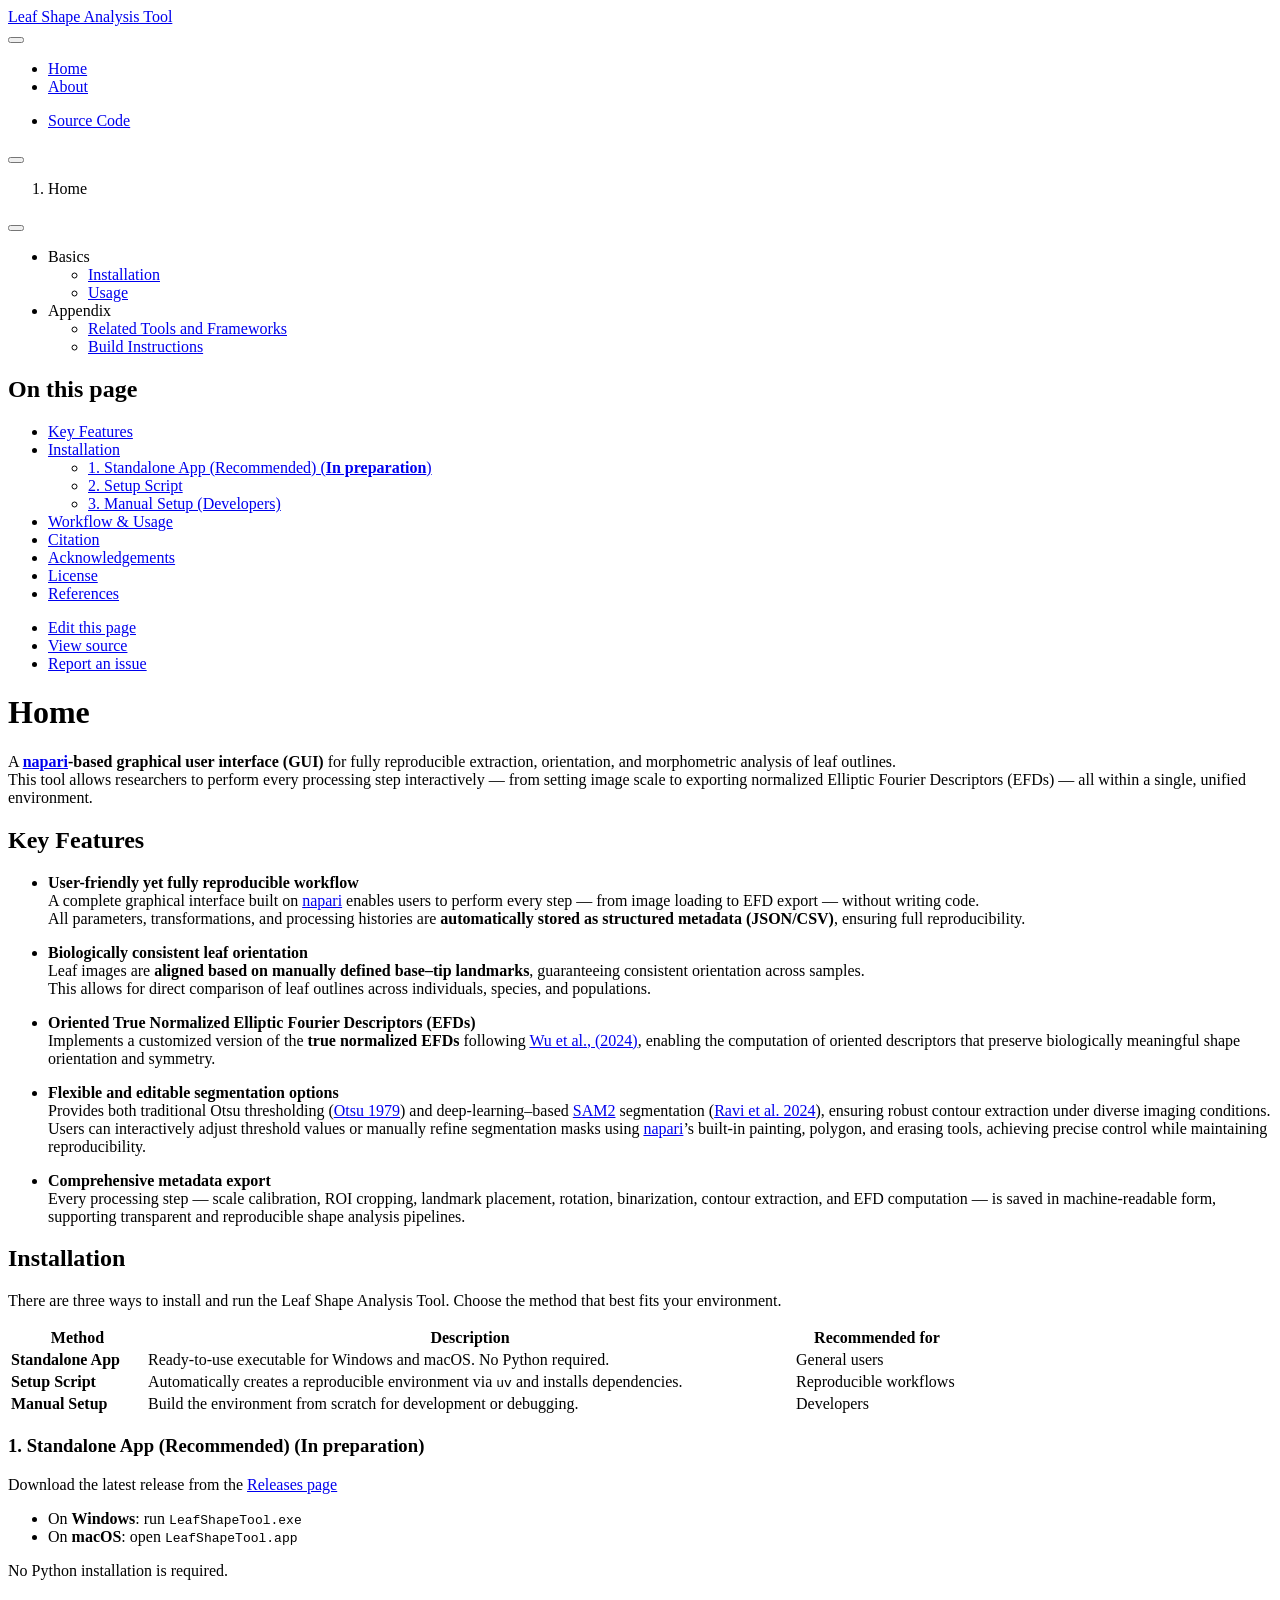
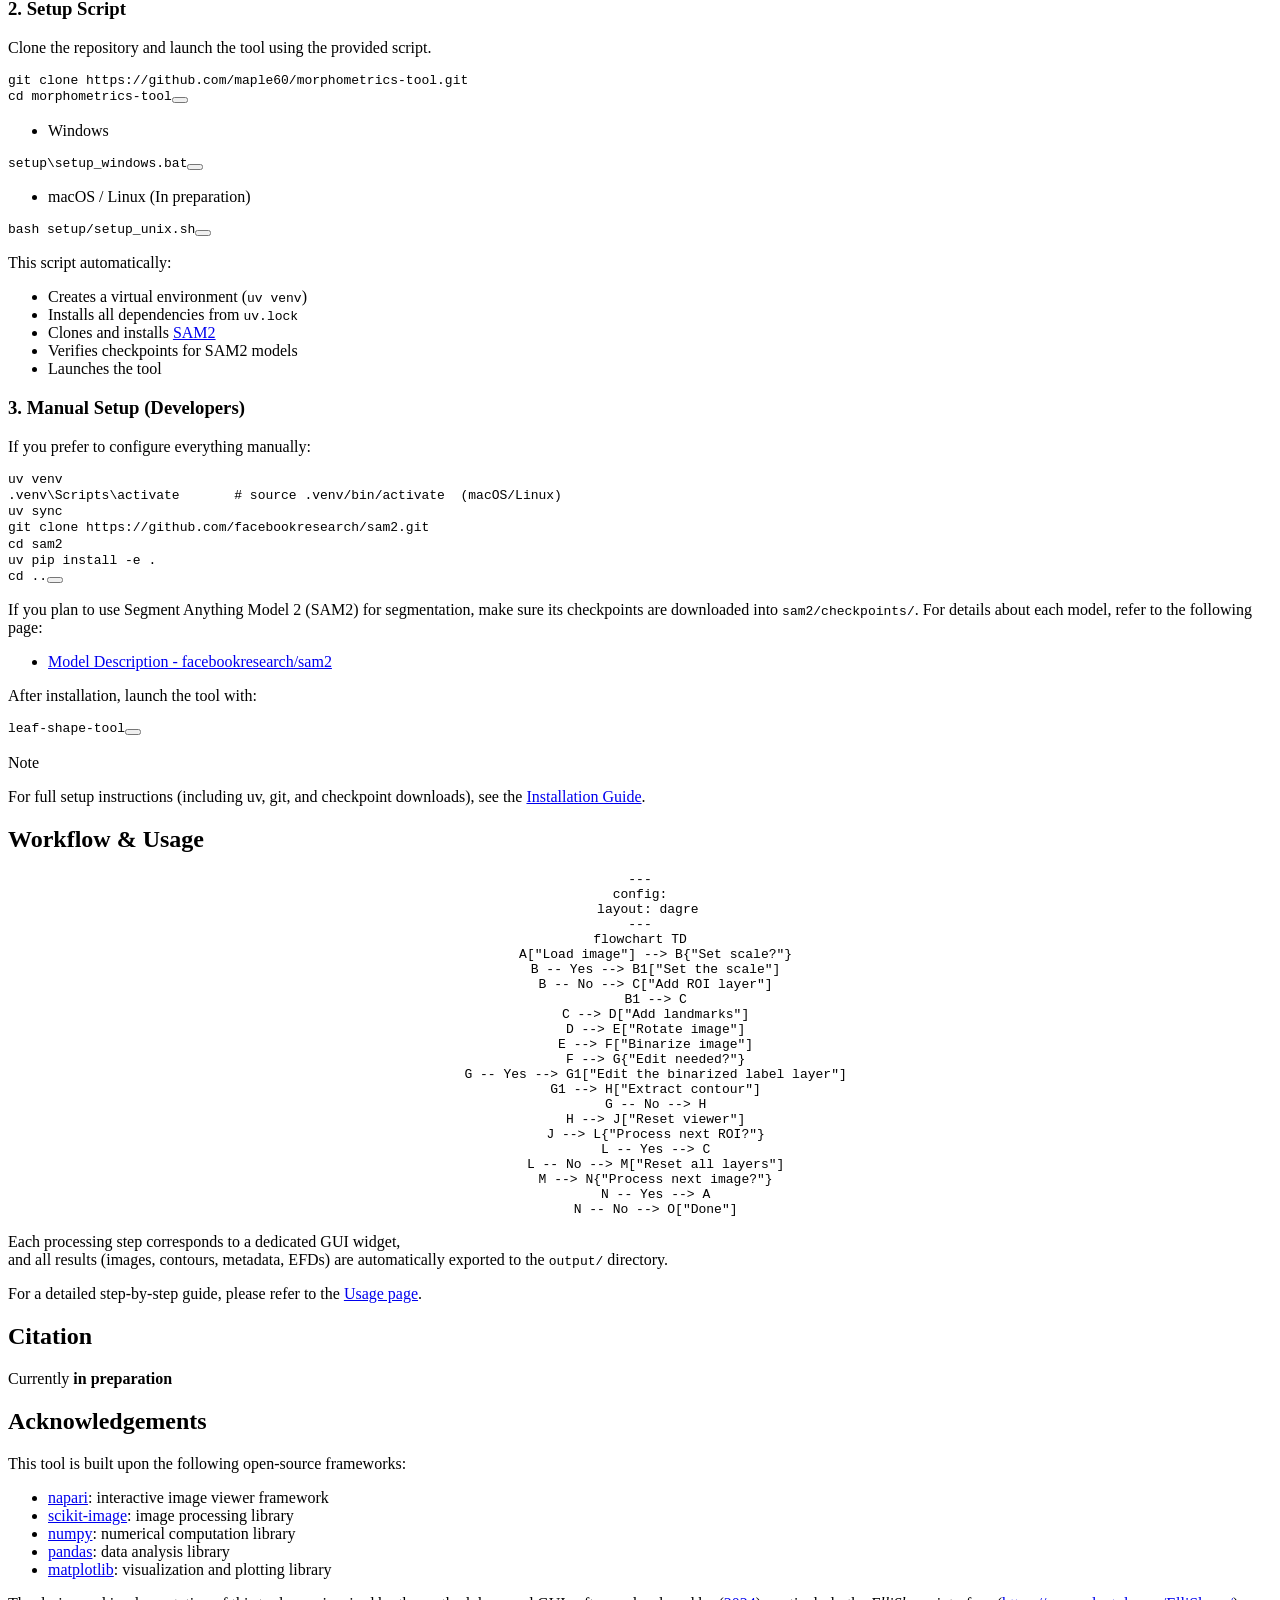
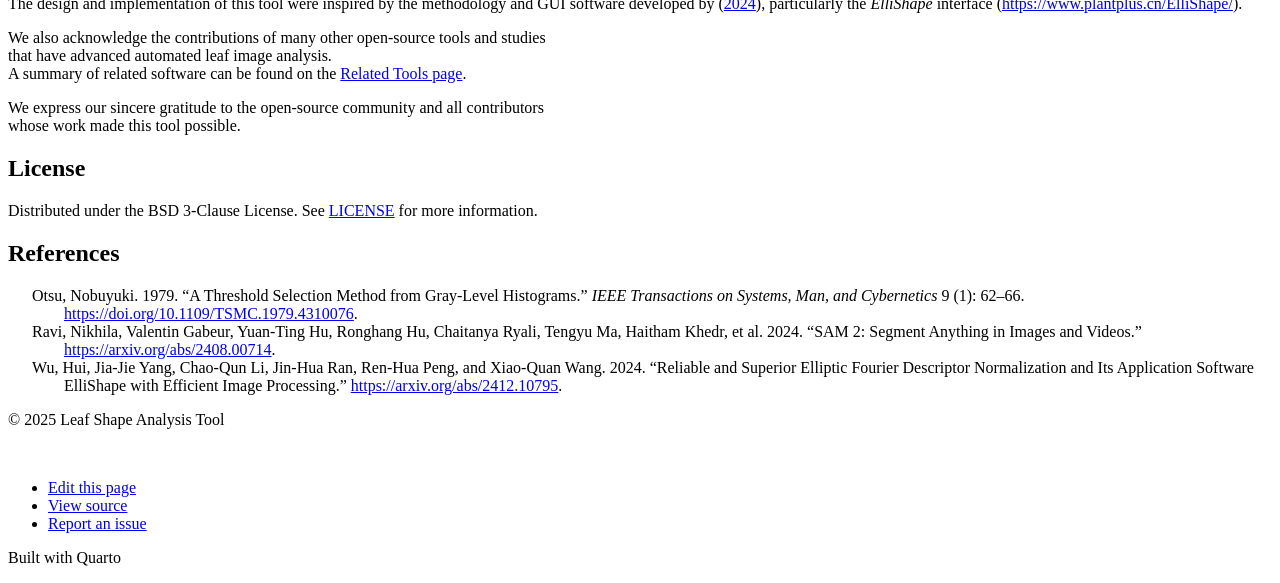
==== commit 279d6276: "quarto render" ====
--- a/docs/index.html
+++ b/docs/index.html
@@ -216,12 +216,6 @@
  <span class="menu-text">Usage</span></a>
   </div>
 </li>
-          <li class="sidebar-item">
-  <div class="sidebar-item-container"> 
-  <a href="./analysis.html" class="sidebar-item-text sidebar-link">
- <span class="menu-text">Analysis</span></a>
-  </div>
-</li>
       </ul>
   </li>
         <li class="sidebar-item sidebar-item-section">
@@ -237,6 +231,12 @@
   <div class="sidebar-item-container"> 
   <a href="./related_tools.html" class="sidebar-item-text sidebar-link">
  <span class="menu-text">Related Tools and Frameworks</span></a>
+  </div>
+</li>
+          <li class="sidebar-item">
+  <div class="sidebar-item-container"> 
+  <a href="./build.html" class="sidebar-item-text sidebar-link">
+ <span class="menu-text">Build Instructions</span></a>
   </div>
 </li>
       </ul>
@@ -299,8 +299,8 @@
 <li><p><strong>Biologically consistent leaf orientation</strong><br>
 Leaf images are <strong>aligned based on manually defined base–tip landmarks</strong>, guaranteeing consistent orientation across samples.<br>
 This allows for direct comparison of leaf outlines across individuals, species, and populations.</p></li>
-<li><p><strong>True Elliptic Fourier Descriptors (EFDs)</strong><br>
-Supports both conventional and <em>true normalized</em> EFDs (following <span class="citation" data-cites="wu2024reliablesuperiorellipticfourier">Wu et al. (<a href="#ref-wu2024reliablesuperiorellipticfourier" role="doc-biblioref">2024</a>)</span>), allowing morphometric analysis that preserves biologically meaningful orientation and symmetry.</p></li>
+<li><p><strong>Oriented True Normalized Elliptic Fourier Descriptors (EFDs)</strong><br>
+Implements a customized version of the <strong>true normalized EFDs</strong> following <a href="https://doi.org/10.48550/arXiv.2412.10795">Wu et al., (2024)</a>, enabling the computation of oriented descriptors that preserve biologically meaningful shape orientation and symmetry.</p></li>
 <li><p><strong>Flexible and editable segmentation options</strong><br>
 Provides both traditional Otsu thresholding <span class="citation" data-cites="otsu1979">(<a href="#ref-otsu1979" role="doc-biblioref">Otsu 1979</a>)</span> and deep-learning–based <a href="https://ai.meta.com/sam2/">SAM2</a> segmentation <span class="citation" data-cites="ravi2024sam2segmentimages">(<a href="#ref-ravi2024sam2segmentimages" role="doc-biblioref">Ravi et al. 2024</a>)</span>, ensuring robust contour extraction under diverse imaging conditions.<br>
 Users can interactively adjust threshold values or manually refine segmentation masks using <a href="https://napari.org/stable/index.html">napari</a>’s built-in painting, polygon, and erasing tools, achieving precise control while maintaining reproducibility.</p></li>
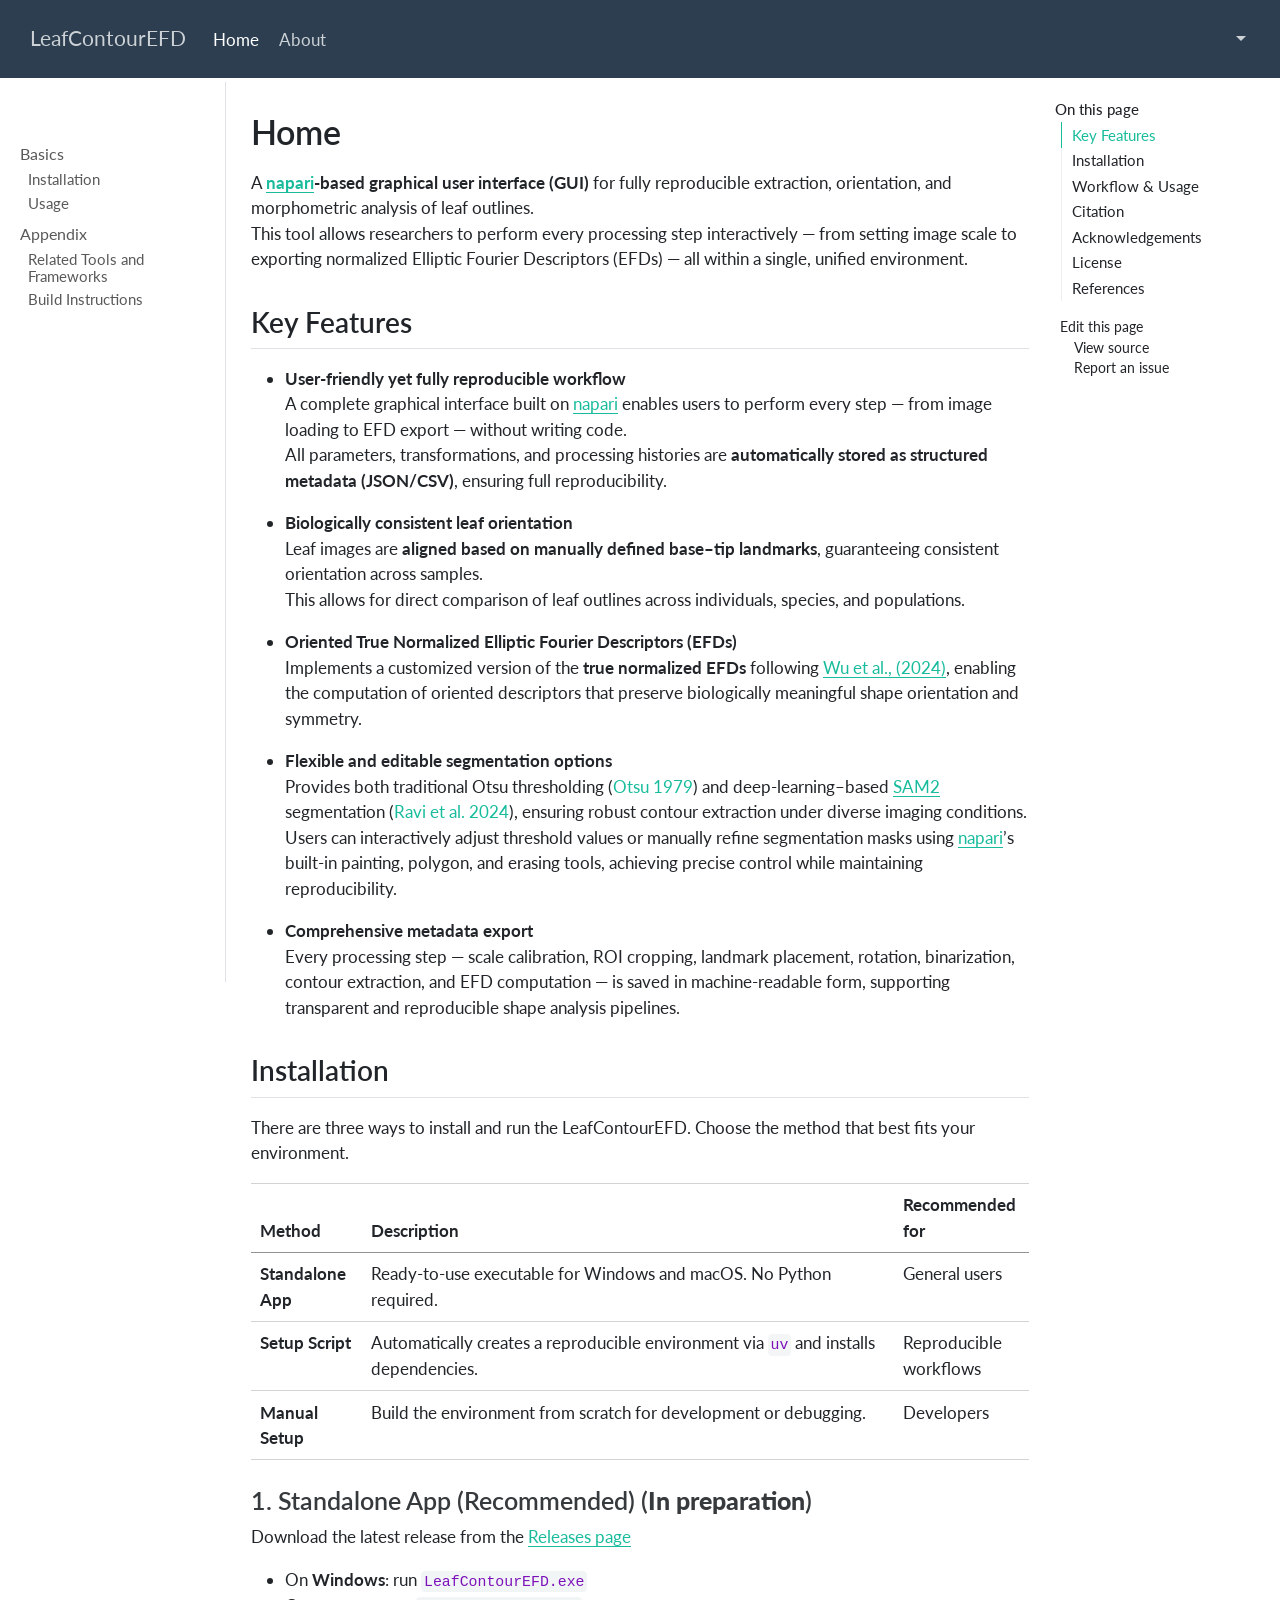
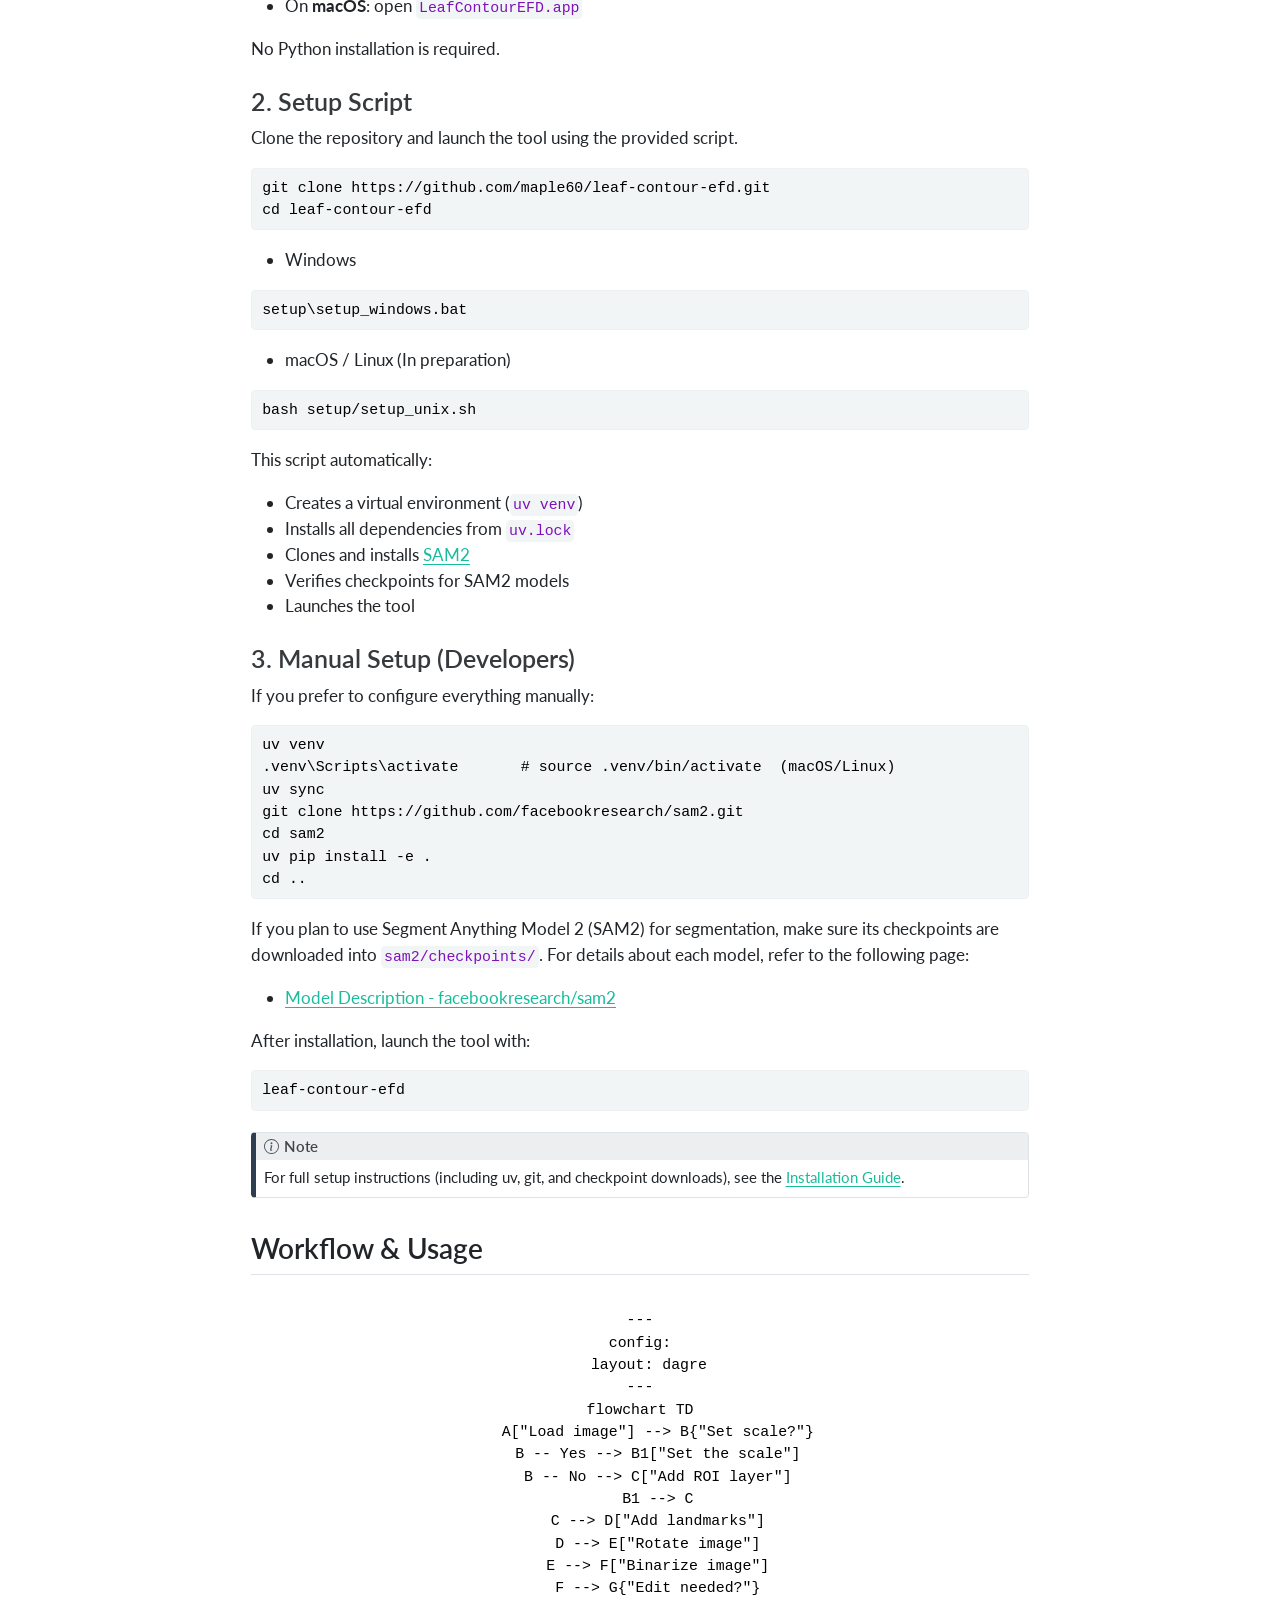
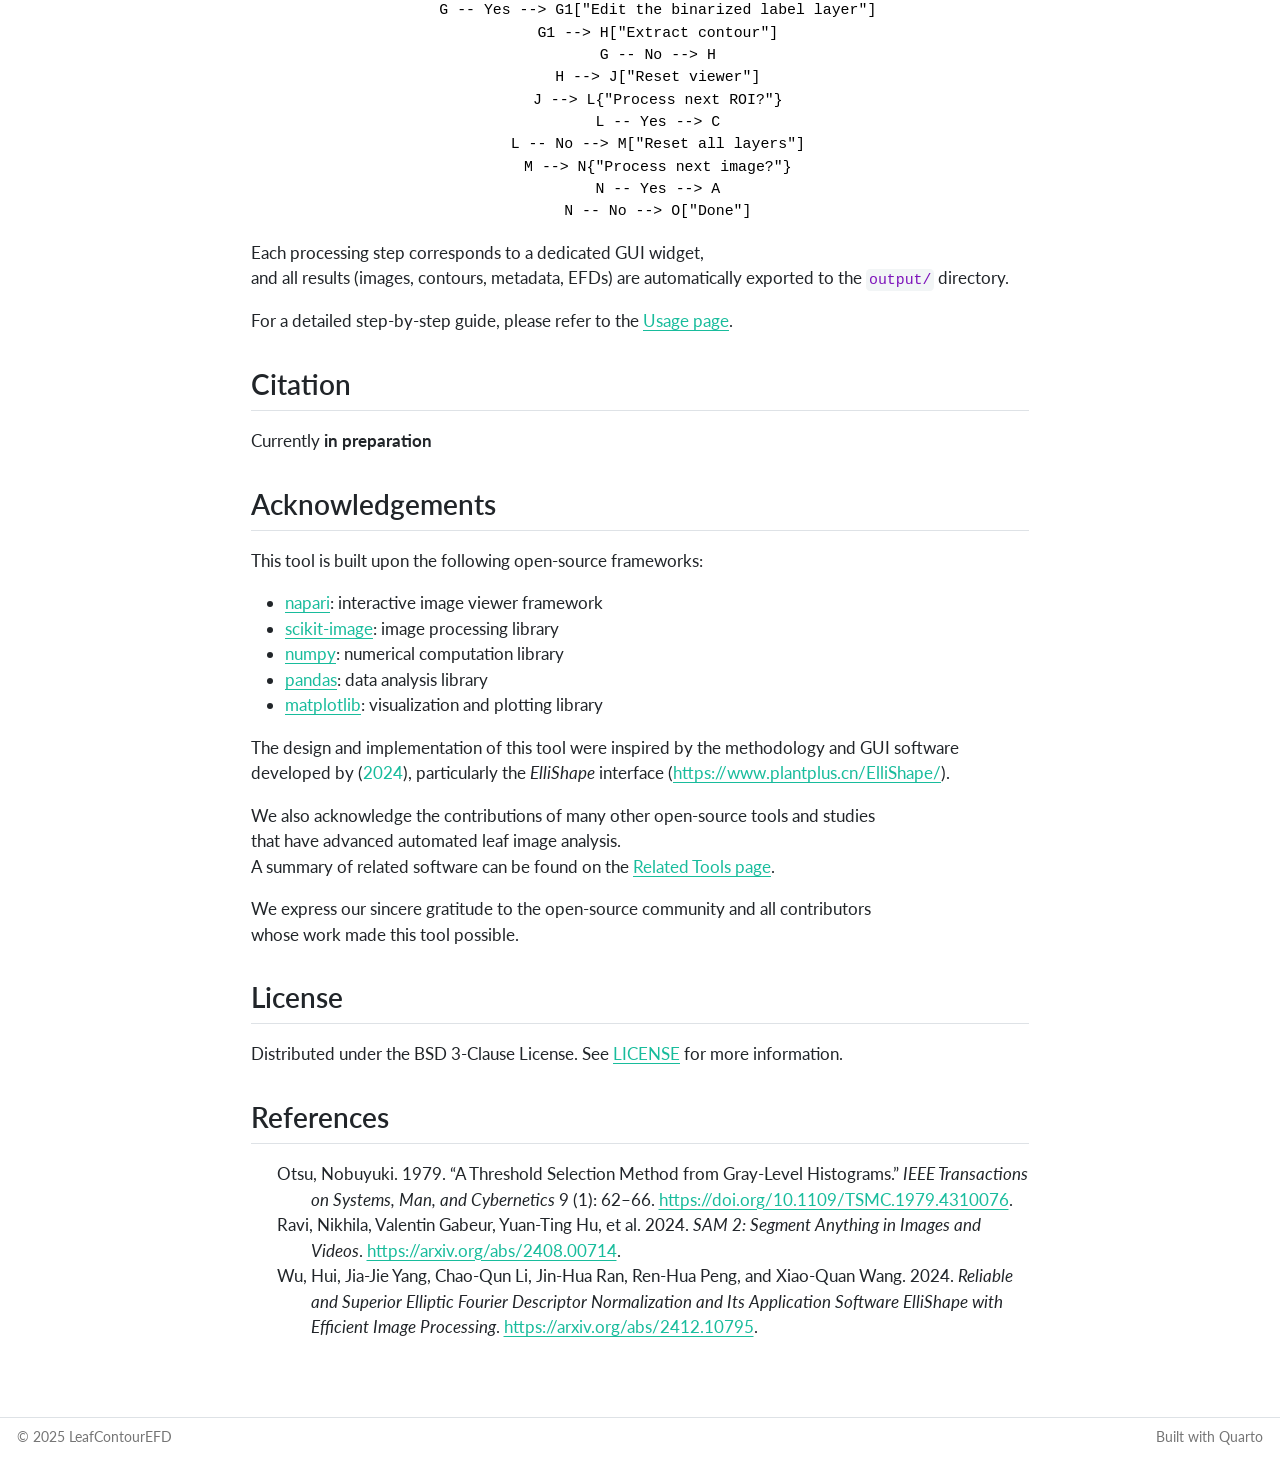
==== commit 52d0e9d8: "render docs/" ====
--- a/docs/index.html
+++ b/docs/index.html
@@ -2,13 +2,16 @@
 <html xmlns="http://www.w3.org/1999/xhtml" lang="en" xml:lang="en"><head>
 
 <meta charset="utf-8">
-<meta name="generator" content="quarto-1.7.32">
+<meta name="generator" content="quarto-1.9.36">
 
 <meta name="viewport" content="width=device-width, initial-scale=1.0, user-scalable=yes">
 
 
-<title>Home – Leaf Shape Analysis Tool</title>
+<title>Home – LeafContourEFD</title>
 <style>
+/* Default styles provided by pandoc.
+** See https://pandoc.org/MANUAL.html#variables-for-html for config info.
+*/
 code{white-space: pre-wrap;}
 span.smallcaps{font-variant: small-caps;}
 div.columns{display: flex; gap: min(4vw, 1.5em);}
@@ -59,7 +62,6 @@
 div.csl-bib-body { }
 div.csl-entry {
   clear: both;
-  margin-bottom: 0em;
 }
 .hanging-indent div.csl-entry {
   margin-left:2em;
@@ -91,10 +93,10 @@
 <script src="site_libs/quarto-html/tippy.umd.min.js"></script>
 <script src="site_libs/quarto-html/anchor.min.js"></script>
 <link href="site_libs/quarto-html/tippy.css" rel="stylesheet">
-<link href="site_libs/quarto-html/quarto-syntax-highlighting-37eea08aefeeee20ff55810ff984fec1.css" rel="stylesheet" id="quarto-text-highlighting-styles">
+<link href="site_libs/quarto-html/quarto-syntax-highlighting-845c23b38eaddc0f92fda52bfe77a8c8.css" rel="stylesheet" id="quarto-text-highlighting-styles">
 <script src="site_libs/bootstrap/bootstrap.min.js"></script>
 <link href="site_libs/bootstrap/bootstrap-icons.css" rel="stylesheet">
-<link href="site_libs/bootstrap/bootstrap-264a0fc3a96c72ca7334393e02078ef0.min.css" rel="stylesheet" append-hash="true" id="quarto-bootstrap" data-mode="light">
+<link href="site_libs/bootstrap/bootstrap-d0eb33a73c8de335a1b0e6ed1df1adc0.min.css" rel="stylesheet" append-hash="true" id="quarto-bootstrap" data-mode="light">
 <script id="quarto-search-options" type="application/json">{
   "location": "sidebar",
   "copy-button": false,
@@ -138,7 +140,7 @@
       <div class="navbar-container container-fluid">
       <div class="navbar-brand-container mx-auto">
     <a class="navbar-brand" href="./index.html">
-    <span class="navbar-title">Leaf Shape Analysis Tool</span>
+    <span class="navbar-title">LeafContourEFD</span>
     </a>
   </div>
           <button class="navbar-toggler" type="button" data-bs-toggle="collapse" data-bs-target="#navbarCollapse" aria-controls="navbarCollapse" role="menu" aria-expanded="false" aria-label="Toggle navigation" onclick="if (window.quartoToggleHeadroom) { window.quartoToggleHeadroom(); }">
@@ -161,7 +163,7 @@
       <a href="" title="" id="quarto-navigation-tool-dropdown-0" class="quarto-navigation-tool dropdown-toggle px-1" data-bs-toggle="dropdown" aria-expanded="false" role="link" aria-label=""><i class="bi bi-github"></i></a>
       <ul class="dropdown-menu" aria-labelledby="quarto-navigation-tool-dropdown-0">
           <li>
-            <a class="dropdown-item quarto-navbar-tools-item" href="https://github.com/maple60/morphometrics-tool">
+            <a class="dropdown-item quarto-navbar-tools-item" href="https://github.com/maple60/leaf-contour-efd">
             Source Code
             </a>
           </li>
@@ -264,7 +266,7 @@
   <li><a href="#license" id="toc-license" class="nav-link" data-scroll-target="#license">License</a></li>
   <li><a href="#references" id="toc-references" class="nav-link" data-scroll-target="#references">References</a></li>
   </ul>
-<div class="toc-actions"><ul><li><a href="https://github.com/maple60/morphometrics-tool/edit/main/website/index.qmd" class="toc-action"><i class="bi bi-github"></i>Edit this page</a></li><li><a href="https://github.com/maple60/morphometrics-tool/blob/main/website/index.qmd" class="toc-action"><i class="bi empty"></i>View source</a></li><li><a href="https://github.com/maple60/morphometrics-tool/issues/new" class="toc-action"><i class="bi empty"></i>Report an issue</a></li></ul></div></nav>
+<div class="toc-actions"><ul><li><a href="https://github.com/maple60/leaf-contour-efd/edit/main/website/index.qmd" class="toc-action"><i class="bi bi-github"></i>Edit this page</a></li><li><a href="https://github.com/maple60/leaf-contour-efd/blob/main/website/index.qmd" class="toc-action"><i class="bi empty"></i>View source</a></li><li><a href="https://github.com/maple60/leaf-contour-efd/issues/new" class="toc-action"><i class="bi empty"></i>Report an issue</a></li></ul></div></nav>
     </div>
 <!-- main -->
 <main class="content" id="quarto-document-content">
@@ -310,7 +312,7 @@
 </section>
 <section id="installation" class="level2">
 <h2 class="anchored" data-anchor-id="installation">Installation</h2>
-<p>There are three ways to install and run the Leaf Shape Analysis Tool. Choose the method that best fits your environment.</p>
+<p>There are three ways to install and run the LeafContourEFD. Choose the method that best fits your environment.</p>
 <table class="caption-top table">
 <colgroup>
 <col style="width: 14%">
@@ -344,26 +346,26 @@
 </table>
 <section id="standalone-app-recommended-in-preparation" class="level3">
 <h3 class="anchored" data-anchor-id="standalone-app-recommended-in-preparation">1. Standalone App (Recommended) (<strong>In preparation</strong>)</h3>
-<p>Download the latest release from the <a href="https://github.com/maple60/morphometrics-tool/releases/new">Releases page</a></p>
+<p>Download the latest release from the <a href="https://github.com/maple60/leaf-contour-efd/releases/new">Releases page</a></p>
 <ul>
-<li>On <strong>Windows</strong>: run <code>LeafShapeTool.exe</code></li>
-<li>On <strong>macOS</strong>: open <code>LeafShapeTool.app</code></li>
+<li>On <strong>Windows</strong>: run <code>LeafContourEFD.exe</code></li>
+<li>On <strong>macOS</strong>: open <code>LeafContourEFD.app</code></li>
 </ul>
 <p>No Python installation is required.</p>
 </section>
 <section id="setup-script" class="level3">
 <h3 class="anchored" data-anchor-id="setup-script">2. Setup Script</h3>
 <p>Clone the repository and launch the tool using the provided script.</p>
-<div class="sourceCode" id="cb1"><pre class="sourceCode bash code-with-copy"><code class="sourceCode bash"><span id="cb1-1"><a href="#cb1-1" aria-hidden="true" tabindex="-1"></a><span class="fu">git</span> clone https://github.com/maple60/morphometrics-tool.git</span>
-<span id="cb1-2"><a href="#cb1-2" aria-hidden="true" tabindex="-1"></a><span class="bu">cd</span> morphometrics-tool</span></code><button title="Copy to Clipboard" class="code-copy-button"><i class="bi"></i></button></pre></div>
+<div class="code-copy-outer-scaffold"><div class="sourceCode" id="cb1"><pre class="sourceCode bash code-with-copy"><code class="sourceCode bash"><span id="cb1-1"><a href="#cb1-1" aria-hidden="true" tabindex="-1"></a><span class="fu">git</span> clone https://github.com/maple60/leaf-contour-efd.git</span>
+<span id="cb1-2"><a href="#cb1-2" aria-hidden="true" tabindex="-1"></a><span class="bu">cd</span> leaf-contour-efd</span></code></pre></div><button title="Copy to Clipboard" class="code-copy-button"><i class="bi"></i></button></div>
 <ul>
 <li>Windows</li>
 </ul>
-<div class="sourceCode" id="cb2"><pre class="sourceCode bash code-with-copy"><code class="sourceCode bash"><span id="cb2-1"><a href="#cb2-1" aria-hidden="true" tabindex="-1"></a><span class="ex">setup\setup_windows.bat</span></span></code><button title="Copy to Clipboard" class="code-copy-button"><i class="bi"></i></button></pre></div>
+<div class="code-copy-outer-scaffold"><div class="sourceCode" id="cb2"><pre class="sourceCode bash code-with-copy"><code class="sourceCode bash"><span id="cb2-1"><a href="#cb2-1" aria-hidden="true" tabindex="-1"></a><span class="ex">setup\setup_windows.bat</span></span></code></pre></div><button title="Copy to Clipboard" class="code-copy-button"><i class="bi"></i></button></div>
 <ul>
 <li>macOS / Linux (In preparation)</li>
 </ul>
-<div class="sourceCode" id="cb3"><pre class="sourceCode bash code-with-copy"><code class="sourceCode bash"><span id="cb3-1"><a href="#cb3-1" aria-hidden="true" tabindex="-1"></a><span class="fu">bash</span> setup/setup_unix.sh</span></code><button title="Copy to Clipboard" class="code-copy-button"><i class="bi"></i></button></pre></div>
+<div class="code-copy-outer-scaffold"><div class="sourceCode" id="cb3"><pre class="sourceCode bash code-with-copy"><code class="sourceCode bash"><span id="cb3-1"><a href="#cb3-1" aria-hidden="true" tabindex="-1"></a><span class="fu">bash</span> setup/setup_unix.sh</span></code></pre></div><button title="Copy to Clipboard" class="code-copy-button"><i class="bi"></i></button></div>
 <p>This script automatically:</p>
 <ul>
 <li>Creates a virtual environment (<code>uv venv</code>)</li>
@@ -376,19 +378,19 @@
 <section id="manual-setup-developers" class="level3">
 <h3 class="anchored" data-anchor-id="manual-setup-developers">3. Manual Setup (Developers)</h3>
 <p>If you prefer to configure everything manually:</p>
-<div class="sourceCode" id="cb4"><pre class="sourceCode bash code-with-copy"><code class="sourceCode bash"><span id="cb4-1"><a href="#cb4-1" aria-hidden="true" tabindex="-1"></a><span class="ex">uv</span> venv</span>
+<div class="code-copy-outer-scaffold"><div class="sourceCode" id="cb4"><pre class="sourceCode bash code-with-copy"><code class="sourceCode bash"><span id="cb4-1"><a href="#cb4-1" aria-hidden="true" tabindex="-1"></a><span class="ex">uv</span> venv</span>
 <span id="cb4-2"><a href="#cb4-2" aria-hidden="true" tabindex="-1"></a><span class="ex">.venv\Scripts\activate</span>       <span class="co"># source .venv/bin/activate  (macOS/Linux)</span></span>
 <span id="cb4-3"><a href="#cb4-3" aria-hidden="true" tabindex="-1"></a><span class="ex">uv</span> sync</span>
 <span id="cb4-4"><a href="#cb4-4" aria-hidden="true" tabindex="-1"></a><span class="fu">git</span> clone https://github.com/facebookresearch/sam2.git</span>
 <span id="cb4-5"><a href="#cb4-5" aria-hidden="true" tabindex="-1"></a><span class="bu">cd</span> sam2</span>
 <span id="cb4-6"><a href="#cb4-6" aria-hidden="true" tabindex="-1"></a><span class="ex">uv</span> pip install <span class="at">-e</span> .</span>
-<span id="cb4-7"><a href="#cb4-7" aria-hidden="true" tabindex="-1"></a><span class="bu">cd</span> ..</span></code><button title="Copy to Clipboard" class="code-copy-button"><i class="bi"></i></button></pre></div>
+<span id="cb4-7"><a href="#cb4-7" aria-hidden="true" tabindex="-1"></a><span class="bu">cd</span> ..</span></code></pre></div><button title="Copy to Clipboard" class="code-copy-button"><i class="bi"></i></button></div>
 <p>If you plan to use Segment Anything Model 2 (SAM2) for segmentation, make sure its checkpoints are downloaded into <code>sam2/checkpoints/</code>. For details about each model, refer to the following page:</p>
 <ul>
 <li><a href="https://github.com/facebookresearch/sam2#:~:text=(state)%3A%0A%20%20%20%20%20%20%20%20...-,Model%20Description,-SAM%202.1%20checkpoints">Model Description - facebookresearch/sam2</a></li>
 </ul>
 <p>After installation, launch the tool with:</p>
-<div class="sourceCode" id="cb5"><pre class="sourceCode bash code-with-copy"><code class="sourceCode bash"><span id="cb5-1"><a href="#cb5-1" aria-hidden="true" tabindex="-1"></a><span class="ex">leaf-shape-tool</span></span></code><button title="Copy to Clipboard" class="code-copy-button"><i class="bi"></i></button></pre></div>
+<div class="code-copy-outer-scaffold"><div class="sourceCode" id="cb5"><pre class="sourceCode bash code-with-copy"><code class="sourceCode bash"><span id="cb5-1"><a href="#cb5-1" aria-hidden="true" tabindex="-1"></a><span class="ex">leaf-contour-efd</span></span></code></pre></div><button title="Copy to Clipboard" class="code-copy-button"><i class="bi"></i></button></div>
 <div class="callout callout-style-default callout-note callout-titled">
 <div class="callout-header d-flex align-content-center">
 <div class="callout-icon-container">
@@ -399,7 +401,7 @@
 </div>
 </div>
 <div class="callout-body-container callout-body">
-<p>For full setup instructions (including uv, git, and checkpoint downloads), see the <a href="https://maple60.github.io/morphometrics-tool/installation.html">Installation Guide</a>.</p>
+<p>For full setup instructions (including uv, git, and checkpoint downloads), see the <a href="https://maple60.github.io/leaf-contour-efd/installation.html">Installation Guide</a>.</p>
 </div>
 </div>
 </section>
@@ -444,7 +446,7 @@
 </div>
 <p>Each processing step corresponds to a dedicated GUI widget,<br>
 and all results (images, contours, metadata, EFDs) are automatically exported to the <code>output/</code> directory.</p>
-<p>For a detailed step-by-step guide, please refer to the <a href="https://maple60.github.io/morphometrics-tool/usage.html">Usage page</a>.</p>
+<p>For a detailed step-by-step guide, please refer to the <a href="https://maple60.github.io/leaf-contour-efd/usage.html">Usage page</a>.</p>
 </section>
 <section id="citation" class="level2">
 <h2 class="anchored" data-anchor-id="citation">Citation</h2>
@@ -467,25 +469,25 @@
 <p>The design and implementation of this tool were inspired by the methodology and GUI software developed by <span class="citation" data-cites="wu2024reliablesuperiorellipticfourier">(<a href="#ref-wu2024reliablesuperiorellipticfourier" role="doc-biblioref">2024</a>)</span>, particularly the <em>ElliShape</em> interface (<a href="https://www.plantplus.cn/ElliShape/">https://www.plantplus.cn/ElliShape/</a>).</p>
 <p>We also acknowledge the contributions of many other open-source tools and studies<br>
 that have advanced automated leaf image analysis.<br>
-A summary of related software can be found on the <a href="https://maple60.github.io/morphometrics-tool/related_tools.html">Related Tools page</a>.</p>
+A summary of related software can be found on the <a href="https://maple60.github.io/leaf-contour-efd/related_tools.html">Related Tools page</a>.</p>
 <p>We express our sincere gratitude to the open-source community and all contributors<br>
 whose work made this tool possible.</p>
 </section>
 <section id="license" class="level2">
 <h2 class="anchored" data-anchor-id="license">License</h2>
-<p>Distributed under the BSD 3-Clause License. See <a href="https://github.com/maple60/morphometrics-tool/blob/main/LICENSE">LICENSE</a> for more information.</p>
+<p>Distributed under the BSD 3-Clause License. See <a href="https://github.com/maple60/leaf-contour-efd/blob/main/LICENSE">LICENSE</a> for more information.</p>
 </section>
 <section id="references" class="level2">
 <h2 class="anchored" data-anchor-id="references">References</h2>
-<div id="refs" class="references csl-bib-body hanging-indent" data-entry-spacing="0" role="list">
+<div id="refs" class="references csl-bib-body hanging-indent" role="list">
 <div id="ref-otsu1979" class="csl-entry" role="listitem">
 Otsu, Nobuyuki. 1979. <span>“A Threshold Selection Method from Gray-Level Histograms.”</span> <em>IEEE Transactions on Systems, Man, and Cybernetics</em> 9 (1): 62–66. <a href="https://doi.org/10.1109/TSMC.1979.4310076">https://doi.org/10.1109/TSMC.1979.4310076</a>.
 </div>
 <div id="ref-ravi2024sam2segmentimages" class="csl-entry" role="listitem">
-Ravi, Nikhila, Valentin Gabeur, Yuan-Ting Hu, Ronghang Hu, Chaitanya Ryali, Tengyu Ma, Haitham Khedr, et al. 2024. <span>“SAM 2: Segment Anything in Images and Videos.”</span> <a href="https://arxiv.org/abs/2408.00714">https://arxiv.org/abs/2408.00714</a>.
+Ravi, Nikhila, Valentin Gabeur, Yuan-Ting Hu, et al. 2024. <em>SAM 2: Segment Anything in Images and Videos</em>. <a href="https://arxiv.org/abs/2408.00714">https://arxiv.org/abs/2408.00714</a>.
 </div>
 <div id="ref-wu2024reliablesuperiorellipticfourier" class="csl-entry" role="listitem">
-Wu, Hui, Jia-Jie Yang, Chao-Qun Li, Jin-Hua Ran, Ren-Hua Peng, and Xiao-Quan Wang. 2024. <span>“Reliable and Superior Elliptic Fourier Descriptor Normalization and Its Application Software ElliShape with Efficient Image Processing.”</span> <a href="https://arxiv.org/abs/2412.10795">https://arxiv.org/abs/2412.10795</a>.
+Wu, Hui, Jia-Jie Yang, Chao-Qun Li, Jin-Hua Ran, Ren-Hua Peng, and Xiao-Quan Wang. 2024. <em>Reliable and Superior Elliptic Fourier Descriptor Normalization and Its Application Software ElliShape with Efficient Image Processing</em>. <a href="https://arxiv.org/abs/2412.10795">https://arxiv.org/abs/2412.10795</a>.
 </div>
 </div>
 
@@ -544,13 +546,14 @@
       e.clearSelection();
     }
     const getTextToCopy = function(trigger) {
-        const codeEl = trigger.previousElementSibling.cloneNode(true);
-        for (const childEl of codeEl.children) {
-          if (isCodeAnnotation(childEl)) {
-            childEl.remove();
-          }
-        }
-        return codeEl.innerText;
+      const outerScaffold = trigger.parentElement.cloneNode(true);
+      const codeEl = outerScaffold.querySelector('code');
+      for (const childEl of codeEl.children) {
+        if (isCodeAnnotation(childEl)) {
+          childEl.remove();
+        }
+      }
+      return codeEl.innerText;
     }
     const clipboard = new window.ClipboardJS('.code-copy-button:not([data-in-quarto-modal])', {
       text: getTextToCopy
@@ -903,11 +906,11 @@
 <footer class="footer">
   <div class="nav-footer">
     <div class="nav-footer-left">
-<p>© 2025 Leaf Shape Analysis Tool</p>
+<p>© 2025 LeafContourEFD</p>
 </div>   
     <div class="nav-footer-center">
       &nbsp;
-    <div class="toc-actions d-sm-block d-md-none"><ul><li><a href="https://github.com/maple60/morphometrics-tool/edit/main/website/index.qmd" class="toc-action"><i class="bi bi-github"></i>Edit this page</a></li><li><a href="https://github.com/maple60/morphometrics-tool/blob/main/website/index.qmd" class="toc-action"><i class="bi empty"></i>View source</a></li><li><a href="https://github.com/maple60/morphometrics-tool/issues/new" class="toc-action"><i class="bi empty"></i>Report an issue</a></li></ul></div></div>
+    <div class="toc-actions d-sm-block d-md-none"><ul><li><a href="https://github.com/maple60/leaf-contour-efd/edit/main/website/index.qmd" class="toc-action"><i class="bi bi-github"></i>Edit this page</a></li><li><a href="https://github.com/maple60/leaf-contour-efd/blob/main/website/index.qmd" class="toc-action"><i class="bi empty"></i>View source</a></li><li><a href="https://github.com/maple60/leaf-contour-efd/issues/new" class="toc-action"><i class="bi empty"></i>Report an issue</a></li></ul></div></div>
     <div class="nav-footer-right">
 <p>Built with Quarto</p>
 </div>
